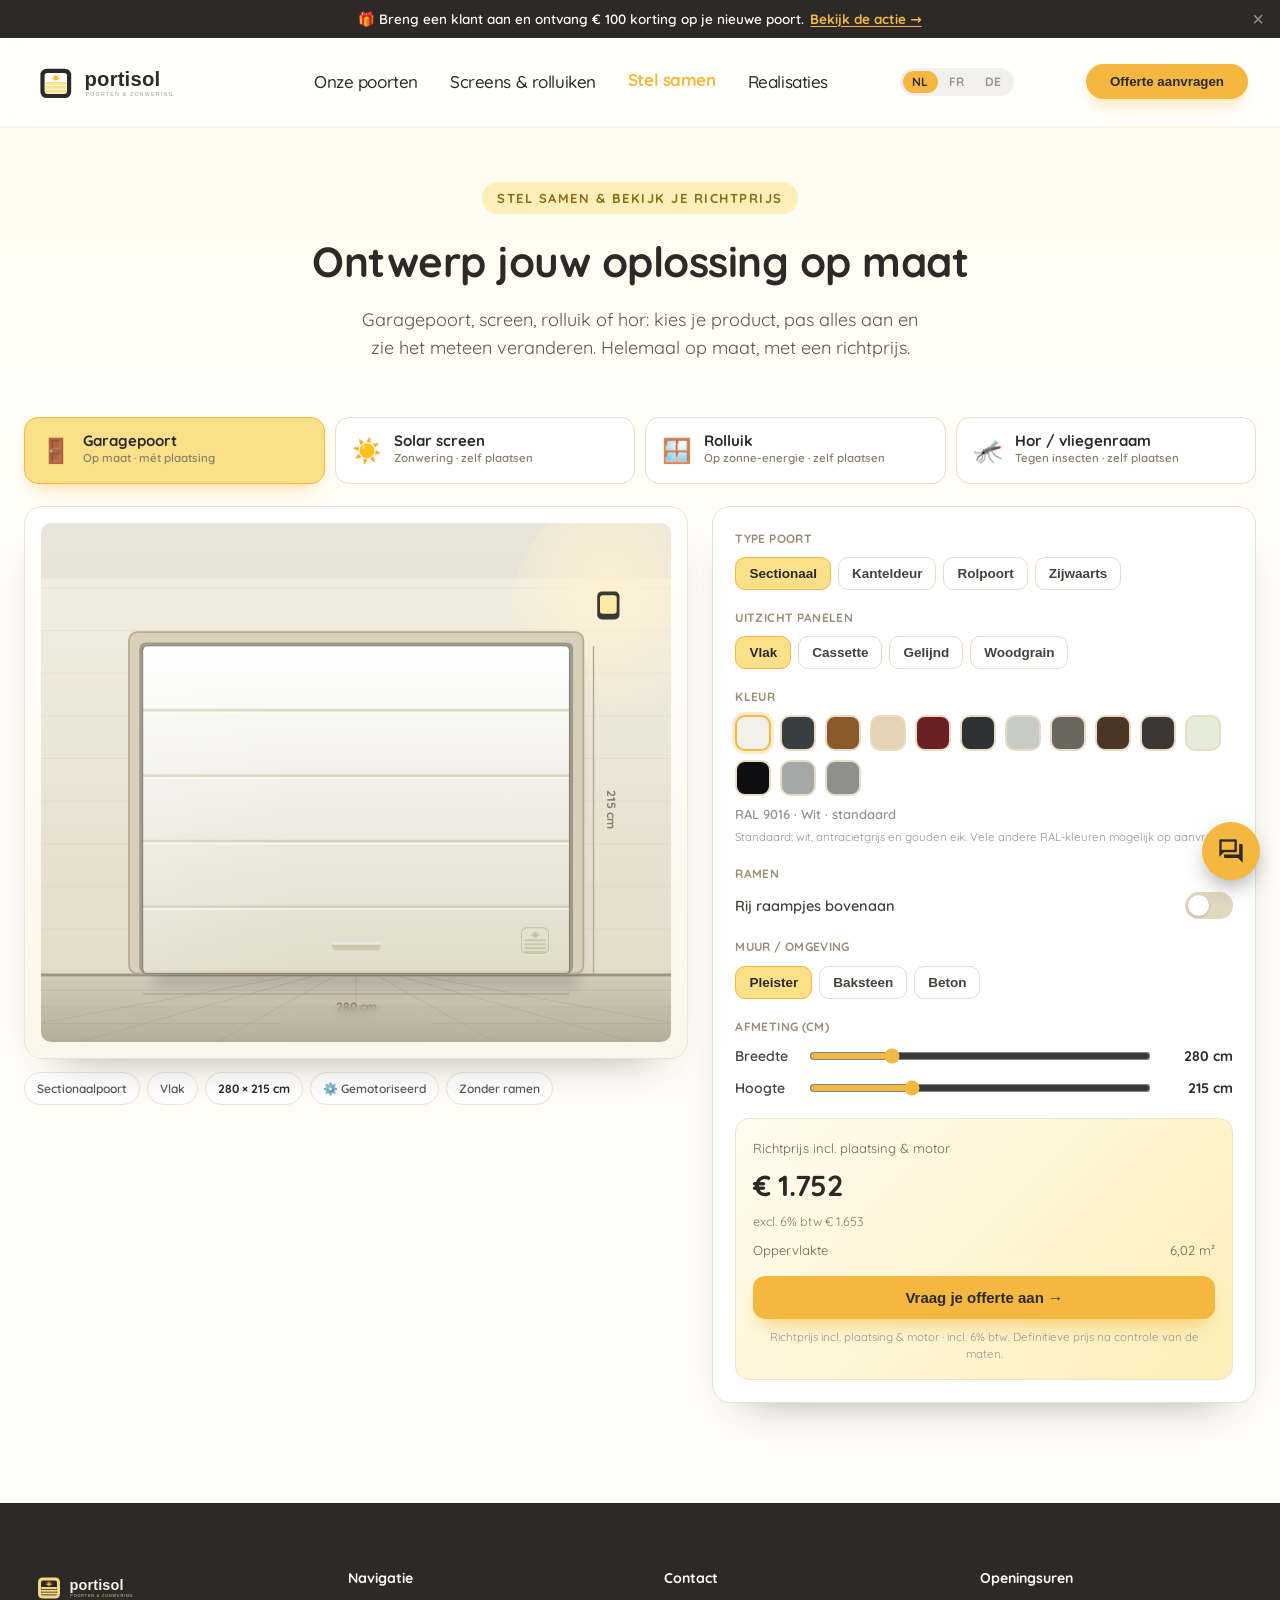
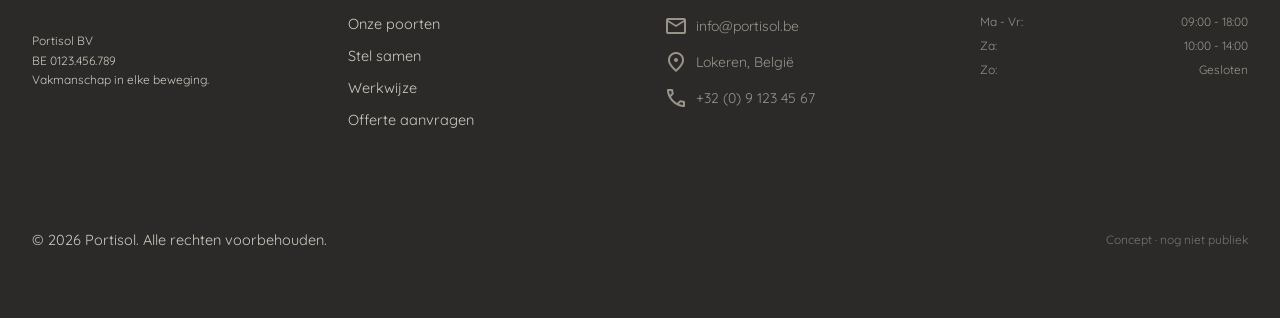
==== configurator.html @ 778c4f84 "Grote update: panoramische hero + warme beeldset, type-detailpagina's, realistische configurator (RA" ====
<!doctype html>
<html lang="nl"><head>
<meta charset="utf-8">
<meta name="viewport" content="width=device-width, initial-scale=1">
<title>Stel samen — Portisol</title>
<meta name="robots" content="noindex,nofollow">
<link rel="preconnect" href="https://fonts.googleapis.com">
<link href="https://fonts.googleapis.com/css2?family=Quicksand:wght@400;500;600;700&display=swap" rel="stylesheet">
<link rel="stylesheet" href="styles.css">
<link rel="stylesheet" href="assets/tw.css">
<link href="https://fonts.googleapis.com/css2?family=Material+Symbols+Outlined:wght,FILL@100..700,0..1&display=swap" rel="stylesheet"/>

<style>
  .material-symbols-outlined{font-variation-settings:'FILL' 0,'wght' 400,'GRAD' 0,'opsz' 24;vertical-align:middle}
  /* ---- configurator (namespaced) ---- */
  .cfg{--cz:#FBE08A;--cb:#FDEFB8;--ca:#F4B740;--cant:#2B2A28;--cg:#9A938A}
  .cfg-cats{display:flex;gap:10px;flex-wrap:wrap;margin-bottom:22px}
  .cfg-cat{flex:1;min-width:150px;display:flex;align-items:center;gap:12px;border:1.5px solid #e7ddc6;
           background:#fff;border-radius:14px;padding:13px 16px;cursor:pointer;transition:all .12s}
  .cfg-cat:hover{border-color:var(--ca)}
  .cfg-cat.on{background:var(--cz);border-color:var(--ca);box-shadow:0 10px 20px -12px rgba(244,183,64,.8)}
  .cfg-cat .em{font-size:24px}
  .cfg-cat .tt{font-weight:700;font-size:15px;color:var(--cant);line-height:1.1}
  .cfg-cat .ds{font-size:11.5px;color:#8a7f64;font-weight:600}
  .cfg-grid{display:grid;grid-template-columns:1.1fr .9fr;gap:24px;align-items:start}
  @media(max-width:820px){.cfg-grid{grid-template-columns:1fr}}
  .cfg-stage{background:linear-gradient(180deg,#fff,#fbf6ea);border:1px solid #ece4d0;border-radius:18px;
             padding:16px;box-shadow:0 22px 46px -34px rgba(43,42,40,.6)}
  .cfg-stage svg{width:100%;height:auto;display:block;border-radius:10px}
  .cfg-badges{display:flex;gap:7px;flex-wrap:wrap;margin-top:13px}
  .cfg-badge{background:#fff;border:1px solid #ece4d0;border-radius:999px;padding:6px 12px;font-size:12px;font-weight:600;color:#5c574f}
  .cfg-badge b{color:var(--cant)}
  .cfg-panel{background:#fff;border:1px solid #e9e1cf;border-radius:18px;padding:22px;box-shadow:0 22px 46px -34px rgba(43,42,40,.6)}
  .cfg-field{margin-bottom:18px}
  .cfg-lab{font-size:12px;font-weight:700;letter-spacing:.03em;text-transform:uppercase;color:#9a8f76;margin-bottom:9px}
  .cfg-opts{display:flex;gap:7px;flex-wrap:wrap}
  .cfg-opt{border:1.5px solid #e7ddc6;background:#fff;border-radius:10px;padding:8px 13px;font-size:13.5px;font-weight:600;cursor:pointer;transition:all .12s;color:#46423b}
  .cfg-opt:hover{border-color:var(--ca)}
  .cfg-opt.on{background:var(--cz);border-color:var(--ca);color:var(--cant)}
  .cfg-swatch{display:flex;gap:9px;align-items:center}
  .cfg-sw{width:36px;height:36px;border-radius:10px;border:2px solid #e7ddc6;cursor:pointer;position:relative}
  .cfg-sw.on{border-color:var(--ca);box-shadow:0 0 0 3px rgba(244,183,64,.25)}
  .cfg-sw input{position:absolute;inset:0;opacity:0;cursor:pointer}
  .cfg-row{display:flex;align-items:center;justify-content:space-between;gap:12px}
  .cfg-row input[type=range]{width:100%;accent-color:var(--ca)}
  .cfg-val{font-weight:700;font-size:14px;min-width:70px;text-align:right;color:var(--cant)}
  .cfg-switch{position:relative;width:48px;height:27px;flex:0 0 auto}
  .cfg-switch input{opacity:0;width:0;height:0}
  .cfg-slider{position:absolute;inset:0;background:#e2d8c0;border-radius:999px;transition:.15s;cursor:pointer}
  .cfg-slider:before{content:"";position:absolute;height:21px;width:21px;left:3px;top:3px;background:#fff;border-radius:50%;transition:.15s;box-shadow:0 1px 3px rgba(0,0,0,.2)}
  .cfg-switch input:checked + .cfg-slider{background:var(--ca)}
  .cfg-switch input:checked + .cfg-slider:before{transform:translateX(21px)}
  .cfg-price{background:linear-gradient(135deg,#FFFBEF,#FDEFB8);border:1px solid #f0e4c2;border-radius:14px;padding:17px}
  .cfg-pl{display:flex;justify-content:space-between;font-size:13px;color:#6b6356;padding:2px 0}
  .cfg-big{font-size:29px;font-weight:800;letter-spacing:-.02em;margin:2px 0;color:var(--cant)}
  .cfg-excl{font-size:12.5px;color:#8a7f68}
  .cfg-cta{display:block;width:100%;text-align:center;background:var(--ca);color:var(--cant);font-weight:700;font-size:15px;text-decoration:none;padding:13px;border-radius:12px;margin-top:13px;border:0;cursor:pointer;box-shadow:0 12px 22px -10px rgba(244,183,64,.85)}
  .cfg-note{font-size:11.5px;color:var(--cg);text-align:center;margin-top:9px;line-height:1.5}
  .cfg-sum{background:var(--cb);border-radius:10px;padding:11px 14px;font-size:14px;font-weight:600;color:#7a5f12;margin-bottom:16px}
  .cfg-openbtn{position:absolute;left:50%;bottom:16px;transform:translateX(-50%);display:inline-flex;align-items:center;gap:7px;
               background:rgba(43,42,40,.82);color:#fff;border:0;border-radius:999px;padding:9px 16px;font:600 13.5px Quicksand,sans-serif;
               cursor:pointer;backdrop-filter:blur(4px);box-shadow:0 8px 18px -8px rgba(0,0,0,.6);transition:background .15s,transform .1s}
  .cfg-openbtn:hover{background:rgba(43,42,40,.95)}
  .cfg-openbtn:active{transform:translateX(-50%) scale(.96)}
  .cfg-openbtn .material-symbols-outlined{font-size:19px}
  [hidden]{display:none!important}
</style>
</head><body>

<nav class="bg-white/70 backdrop-blur-md sticky top-0 z-50 w-full shadow-sm border-b border-warmgrijs/10">
<div class="flex justify-between items-center px-8 py-4 max-w-7xl mx-auto">
<a class="flex items-center gap-2 group" href="index.html">
<img alt="Portisol Logo" class="h-14 w-auto" src="assets/logo/portisol-horizontaal.svg"/>
</a>
<div class="hidden md:flex gap-8 items-center font-headline tracking-tight font-medium">
<a class="text-antraciet hover:text-amber transition-colors" href="index.html#types">Onze poorten</a>
<a class="text-antraciet hover:text-amber transition-colors" href="index.html#diy">Screens &amp; rolluiken</a>
<a class="text-amber font-bold border-b-2 border-amber pb-1" href="configurator.html">Stel samen</a>
<a class="text-antraciet hover:text-amber transition-colors" href="realisaties.html">Realisaties</a>
</div>
<button class="bg-amber hover:bg-amber/90 text-antraciet font-bold px-6 py-2.5 rounded-full shadow-amber-glow transition-all active:scale-95 border-0 cursor-pointer" onclick="location.href='offerte.html'">Offerte aanvragen</button>
</div>
</nav>

<div class="page-hero">
  <span class="eyebrow">Stel samen &amp; bekijk je richtprijs</span>
  <h1>Ontwerp jouw oplossing op maat</h1>
  <p>Garagepoort, screen, rolluik of hor: kies je product, pas alles aan en zie het meteen veranderen. Helemaal op maat, met een richtprijs.</p>
</div>

<section style="padding-top:18px">
  <div class="container">
    <div class="cfg">

      <!-- PRODUCTKEUZE -->
      <div class="cfg-cats" id="cats">
        <div class="cfg-cat on" data-v="poort"><span class="em">🚪</span><div><div class="tt">Garagepoort</div><div class="ds">Op maat · mét plaatsing</div></div></div>
        <div class="cfg-cat" data-v="screen"><span class="em">☀️</span><div><div class="tt">Solar screen</div><div class="ds">Zonwering · zelf plaatsen</div></div></div>
        <div class="cfg-cat" data-v="rolluik"><span class="em">🪟</span><div><div class="tt">Rolluik</div><div class="ds">Op zonne-energie · zelf plaatsen</div></div></div>
        <div class="cfg-cat" data-v="hor"><span class="em">🦟</span><div><div class="tt">Hor / vliegenraam</div><div class="ds">Tegen insecten · zelf plaatsen</div></div></div>
      </div>

      <div class="cfg-grid">
        <!-- PREVIEW -->
        <div>
          <div class="cfg-stage" style="position:relative"><svg id="cfgArt" viewBox="0 0 680 560" aria-label="Voorbeeld"></svg>
            <button type="button" class="cfg-openbtn" id="openBtn"><span class="material-symbols-outlined" id="openIcon">door_open</span><span id="openTxt">Open de poort</span></button>
          </div>
          <div class="cfg-badges" id="cfgBadges"></div>
        </div>

        <!-- CONTROLS -->
        <div class="cfg-panel">
          <div class="cfg-field" data-for="poort">
            <div class="cfg-lab">Type poort</div>
            <div class="cfg-opts" id="optType">
              <button type="button" class="cfg-opt on" data-v="sectionaal">Sectionaal</button>
              <button type="button" class="cfg-opt" data-v="kantel">Kanteldeur</button>
              <button type="button" class="cfg-opt" data-v="rol">Rolpoort</button>
              <button type="button" class="cfg-opt" data-v="zij">Zijwaarts</button>
            </div>
          </div>

          <div class="cfg-field" data-for="poort">
            <div class="cfg-lab">Uitzicht panelen</div>
            <div class="cfg-opts" id="optLook">
              <button type="button" class="cfg-opt on" data-v="vlak">Vlak</button>
              <button type="button" class="cfg-opt" data-v="cassette">Cassette</button>
              <button type="button" class="cfg-opt" data-v="gelijnd">Gelijnd</button>
              <button type="button" class="cfg-opt" data-v="hout">Woodgrain</button>
            </div>
          </div>

          <div class="cfg-field" data-for="hor">
            <div class="cfg-lab">Type hor</div>
            <div class="cfg-opts" id="optHor">
              <button type="button" class="cfg-opt on" data-v="vast">Vaste hor</button>
              <button type="button" class="cfg-opt" data-v="plisse">Plissé</button>
              <button type="button" class="cfg-opt" data-v="oprol">Oprolbaar</button>
              <button type="button" class="cfg-opt" data-v="draai">Draaideur</button>
              <button type="button" class="cfg-opt" data-v="schuif">Schuifdeur</button>
            </div>
          </div>

          <div class="cfg-field">
            <div class="cfg-lab" id="kleurLab">Kleur</div>
            <div class="cfg-swatch" id="optKleur" style="flex-wrap:wrap"></div>
            <div id="kleurNaam" style="font-size:13px;font-weight:600;color:#9A938A;margin-top:8px"></div>
            <div style="font-size:11.5px;color:#9A938A;margin-top:3px">Standaard: wit, antracietgrijs en gouden eik. Vele andere RAL-kleuren mogelijk op aanvraag.</div>
          </div>

          <div class="cfg-field" data-for="poort">
            <div class="cfg-lab">Ramen</div>
            <div class="cfg-row"><span style="font-size:14.5px;font-weight:600;color:#46423b">Rij raampjes bovenaan</span>
              <label class="cfg-switch"><input type="checkbox" id="optRamen"><span class="cfg-slider"></span></label></div>
          </div>

          <div class="cfg-field" data-for="poort">
            <div class="cfg-lab">Muur / omgeving</div>
            <div class="cfg-opts" id="optMuur">
              <button type="button" class="cfg-opt on" data-v="pleister">Pleister</button>
              <button type="button" class="cfg-opt" data-v="baksteen">Baksteen</button>
              <button type="button" class="cfg-opt" data-v="beton">Beton</button>
            </div>
          </div>

          <div class="cfg-field">
            <div class="cfg-lab">Afmeting (cm)</div>
            <div class="cfg-row" style="margin-bottom:10px"><span style="font-size:14px;font-weight:600;color:#46423b;min-width:62px">Breedte</span>
              <input type="range" id="br"><span class="cfg-val" id="brv"></span></div>
            <div class="cfg-row"><span style="font-size:14px;font-weight:600;color:#46423b;min-width:62px">Hoogte</span>
              <input type="range" id="ho"><span class="cfg-val" id="hov"></span></div>
          </div>

          <div class="cfg-price">
            <div class="cfg-pl"><span id="prLabel">Richtprijs</span></div>
            <div class="cfg-big" id="incl">€ —</div>
            <div class="cfg-excl" id="excl">excl. btw € —</div>
            <div class="cfg-pl" style="margin-top:7px"><span>Oppervlakte</span><span id="m2">— m²</span></div>
            <button type="button" class="cfg-cta" id="cta">Vraag je offerte aan →</button>
            <div class="cfg-note" id="prNote"></div>
          </div>
        </div>
      </div>

      <!-- Aanvraag verloopt via offerte.html (één trechter): de CTA neemt de samenstelling mee. -->

    </div>
  </div>
</section>

<footer class="bg-antraciet text-warmgrijs py-16 px-8">
<div class="grid grid-cols-1 md:grid-cols-4 gap-12 max-w-7xl mx-auto">
<div>
<img alt="Portisol Logo" class="h-10 w-auto mb-6 opacity-95" src="assets/logo/portisol-horizontaal-dark.svg"/>
<p class="text-xs leading-relaxed mb-4">Portisol BV<br/>BE 0123.456.789<br/>Vakmanschap in elke beweging.</p>
</div>
<div>
<h5 class="text-creme font-bold mb-6">Navigatie</h5>
<ul class="space-y-3 text-sm list-none p-0 m-0">
<li><a class="hover:text-creme transition-colors" href="index.html#types">Onze poorten</a></li>
<li><a class="hover:text-creme transition-colors" href="configurator.html">Stel samen</a></li>
<li><a class="hover:text-creme transition-colors" href="index.html#proces">Werkwijze</a></li>
<li><a class="hover:text-creme transition-colors" href="offerte.html">Offerte aanvragen</a></li>
</ul>
</div>
<div>
<h5 class="text-creme font-bold mb-6">Contact</h5>
<ul class="space-y-3 text-sm list-none p-0 m-0">
<li class="flex items-center gap-2"><span class="material-symbols-outlined text-sm">mail</span> info@portisol.be</li>
<li class="flex items-center gap-2"><span class="material-symbols-outlined text-sm">location_on</span> Lokeren, Belgi&euml;</li>
<li class="flex items-center gap-2"><span class="material-symbols-outlined text-sm">call</span> +32 (0) 9 123 45 67</li>
</ul>
</div>
<div>
<h5 class="text-creme font-bold mb-6">Openingsuren</h5>
<ul class="space-y-2 text-xs list-none p-0 m-0">
<li class="flex justify-between"><span>Ma - Vr:</span> <span>09:00 - 18:00</span></li>
<li class="flex justify-between"><span>Za:</span> <span>10:00 - 14:00</span></li>
<li class="flex justify-between"><span>Zo:</span> <span>Gesloten</span></li>
</ul>
</div>
</div>
<div class="max-w-7xl mx-auto mt-16 pt-8 border-t border-white/10 flex flex-col md:flex-row justify-between items-center gap-4 text-xs">
<p>&copy; 2026 Portisol. Alle rechten voorbehouden.</p>
<div class="flex gap-6"><span class="opacity-70">Concept &middot; nog niet publiek</span></div>
</div>
</footer>

<script>
(function(){
  const CAT = {
    poort:   {label:'Garagepoort', br:[200,600,280], ho:[180,300,215], btw:.06, plaats:true,
              note:'Richtprijs incl. plaatsing &amp; motor · incl. 6% btw. Definitieve prijs na controle van de maten.'},
    screen:  {label:'Solar screen', br:[60,450,200], ho:[60,350,180], btw:.21, plaats:false,
              note:'Richtprijs · zip-screen op zonne-energie · zelf plaatsen · incl. 21% btw.'},
    rolluik: {label:'Rolluik', br:[60,450,160], ho:[60,350,150], btw:.21, plaats:false,
              note:'Richtprijs · op zonne-energie · zelf plaatsen · incl. 21% btw.'},
    hor:     {label:'Hor / vliegenraam', br:[40,300,100], ho:[40,260,140], btw:.21, plaats:false,
              note:'Richtprijs · zelf plaatsen · incl. 21% btw.'}
  };
  const NL = { sectionaal:'Sectionaalpoort', kantel:'Kanteldeur', rol:'Rolpoort', zij:'Zijwaartse poort',
               vlak:'Vlak', cassette:'Cassette', gelijnd:'Gelijnd', hout:'Woodgrain',
               vast:'Vaste hor', plisse:'Plissé hor', oprol:'Oprolbare hor', draai:'Hordeur (draai)', schuif:'Hordeur (schuif)' };
  const BASIS = { sectionaal:1500, kantel:1150, rol:1750, zij:1650 };
  const HORM2 = { vast:70, plisse:130, oprol:150, draai:200, schuif:230 };
  /* max-afmetingen per poorttype [breedte, hoogte] in cm, uit de Soprofen-catalogus */
  const POORTDIM = { sectionaal:[550,300], kantel:[350,225], rol:[400,400], zij:[600,300] };

  const S = { cat:'poort', type:'sectionaal', look:'vlak', hor:'vast', kleur:'9016', ramen:false, br:280, ho:215, open:0, muur:'pleister' };
  /* Kleuren uit de Soprofen-catalogus: standaardtinten + voorkeur-RAL (std = geen meerprijs) */
  const RAL = [
    {code:'9016', naam:'Wit', hex:'#F1F0EA', std:true},
    {code:'7016', naam:'Antracietgrijs', hex:'#383E42', std:true},
    {code:'eik', naam:'Gouden eik', hex:'#8A5A2B', std:true, decor:true},
    {code:'1015', naam:'Licht ivoor', hex:'#E6D2B5'},
    {code:'3004', naam:'Purperrood', hex:'#6B1F23'},
    {code:'7021', naam:'Zwartgrijs', hex:'#2E3234'},
    {code:'7035', naam:'Lichtgrijs', hex:'#C8CAC6'},
    {code:'7039', naam:'Kwartsgrijs', hex:'#6B665E'},
    {code:'8014', naam:'Sepiabruin', hex:'#4A3526'},
    {code:'8019', naam:'Grijsbruin', hex:'#3D3635'},
    {code:'9002', naam:'Grijswit', hex:'#E7EBDA'},
    {code:'9005', naam:'Gitzwart', hex:'#0E0E10'},
    {code:'9006', naam:'Witaluminium', hex:'#A5A8A6'},
    {code:'9007', naam:'Grijs aluminium', hex:'#8F8F8C'}
  ];
  const RALMAP = Object.fromEntries(RAL.map(r=>[r.code,r]));
  const $ = id => document.getElementById(id);

  function fill(){ return (RALMAP[S.kleur]||RAL[0]).hex; }
  function shade(hex,p){ const n=parseInt(hex.slice(1),16);let r=n>>16,g=(n>>8)&255,b=n&255;
    const f=p<0?(1+p):1,a=p>0?p:0; r=Math.round(r*f+(255-r)*a);g=Math.round(g*f+(255-g)*a);b=Math.round(b*f+(255-b)*a);
    return '#'+(1<<24|r<<16|g<<8|b).toString(16).slice(1); }
  /* HSL-shading: past lichtheid aan maar bewaart kleurtoon + verzadiging (donkere RAL blijft helder) */
  const clamp=(v,a,b)=>Math.min(b,Math.max(a,v));
  function toHSL(hex){ const n=parseInt(hex.slice(1),16); let r=(n>>16&255)/255,g=(n>>8&255)/255,b=(n&255)/255;
    const mx=Math.max(r,g,b),mn=Math.min(r,g,b),d=mx-mn; let h=0,s=0,l=(mx+mn)/2;
    if(d){ s=l>.5?d/(2-mx-mn):d/(mx+mn);
      h=mx===r?(g-b)/d+(g<b?6:0):mx===g?(b-r)/d+2:(r-g)/d+4; h/=6; }
    return [h,s,l]; }
  function fromHSL(h,s,l){ const f=n=>{ const k=(n+h*12)%12; return l-s*Math.min(l,1-l)*Math.max(-1,Math.min(k-3,9-k,1)); };
    const x=n=>Math.round(f(n)*255); return '#'+(1<<24|x(0)<<16|x(8)<<8|x(4)).toString(16).slice(1); }
  /* lum(c,dl): verschuif lichtheid met dl in [-1,1]; donkere kleuren krijgen iets extra verzadiging in de schaduw */
  function lum(hex,dl){ const [h,s,l]=toHSL(hex); return fromHSL(h, clamp(s+(dl<0?.05:0),0,1), clamp(l+dl,0,1)); }
  /* tone(c): kleurtonen + sheen-sterkte; bij verzadigde RAL wordt de witte glans zwakker zodat de kleur fel blijft */
  function tone(c){ const [,s]=toHSL(c); return {
    top:lum(c, .12*(1-s*.55)), bot:lum(c,-.10), edge:lum(c,-.20), hi:lum(c,.16*(1-s*.45)),
    sheenK:clamp(.85-s*.75,.12,.85) }; }

  /* ---------- tekeningen ---------- */
  /* === MUUR/OMGEVING === alle wandvarianten zitten in deze ene functie; nieuwe toevoegen = hier een tak bijzetten */
  function wallPoort(){ const floor=486, m=S.muur||'pleister';
    let s=`<defs>
      <linearGradient id="gWall" x1="0" y1="0" x2="0" y2="1"><stop offset="0" stop-color="#f4efe4"/><stop offset="1" stop-color="#e3dccb"/></linearGradient>
      <linearGradient id="gDrive" x1="0" y1="0" x2="0" y2="1"><stop offset="0" stop-color="#d3ccbc"/><stop offset="1" stop-color="#b6ae9c"/></linearGradient>
      <linearGradient id="gBrick" x1="0" y1="0" x2="0" y2="1"><stop offset="0" stop-color="#c2855e"/><stop offset="1" stop-color="#a5623c"/></linearGradient>
      <linearGradient id="gBeton" x1="0" y1="0" x2="0" y2="1"><stop offset="0" stop-color="#dad8d2"/><stop offset="1" stop-color="#bbb8b0"/></linearGradient>
      <radialGradient id="gLamp" cx="0.5" cy="0.4" r="0.6"><stop offset="0" stop-color="#fff3cf" stop-opacity=".85"/><stop offset="1" stop-color="#fff3cf" stop-opacity="0"/></radialGradient>
    </defs>`;
    if(m==='baksteen'){ s+=`<rect x="0" y="0" width="680" height="${floor}" fill="#cdb49f"/>`; // voegmortel
      const bw=46,bh=18,gap=3; let row=0;
      for(let y=0;y<floor;y+=bh+gap){ const off=(row%2)?-(bw/2):0;
        for(let x=off;x<680;x+=bw+gap){ s+=`<rect x="${x}" y="${y}" width="${bw}" height="${bh}" rx="2" fill="url(#gBrick)"/><rect x="${x}" y="${y}" width="${bw}" height="3" fill="#fff" opacity=".06"/><rect x="${x}" y="${y+bh-3}" width="${bw}" height="3" fill="#000" opacity=".08"/>`; } row++; }
    } else if(m==='beton'){ s+=`<rect x="0" y="0" width="680" height="${floor}" fill="url(#gBeton)"/>`;
      for(let x=130;x<680;x+=170) s+=`<line x1="${x}" y1="0" x2="${x}" y2="${floor}" stroke="#a8a59d" stroke-width="1" opacity=".4"/>`; // bekistingsnaden
      for(let y=150;y<floor;y+=150){ s+=`<line x1="0" y1="${y}" x2="680" y2="${y}" stroke="#a8a59d" stroke-width="1" opacity=".35"/>`;
        for(let x=130;x<680;x+=170) s+=`<circle cx="${x}" cy="${y}" r="2" fill="#8f8c84" opacity=".5"/>`; } // ankergaten
    } else { s+=`<rect x="0" y="0" width="680" height="${floor}" fill="url(#gWall)"/>`;
      for(let y=70;y<floor;y+=46) s+=`<line x1="0" y1="${y}" x2="680" y2="${y}" stroke="#cdc4af" stroke-width="1" opacity=".25"/>`; }
    // gedeeld: plafondschaduw + wandlamp + oprit met perspectief
    s+=`<rect x="0" y="0" width="680" height="60" fill="#2b2a28" opacity=".05"/>`;
    s+=`<ellipse cx="612" cy="96" rx="105" ry="120" fill="url(#gLamp)"/>`;
    s+=`<rect x="600" y="74" width="24" height="30" rx="5" fill="#3a3833"/><rect x="603" y="78" width="18" height="20" rx="3" fill="#ffe9a8"/>`;
    s+=`<rect x="0" y="${floor}" width="680" height="${560-floor}" fill="url(#gDrive)"/>`;
    s+=`<rect x="0" y="${floor}" width="680" height="3" fill="#9c947f"/>`;
    const vpx=340; for(let i=-3;i<=3;i++){ const fx=340+i*150; s+=`<line x1="${fx}" y1="560" x2="${vpx+i*22}" y2="${floor+2}" stroke="#a59c86" stroke-width="1" opacity=".4"/>`; }
    for(let y=floor+18;y<560;y+=18) s+=`<line x1="0" y1="${y}" x2="680" y2="${y}" stroke="#a59c86" stroke-width="1" opacity=".3"/>`;
    return s; }
  function wallWin(){ let s=`<defs>
      <linearGradient id="gWin" x1="0" y1="0" x2="0" y2="1"><stop offset="0" stop-color="#f3eee2"/><stop offset="1" stop-color="#e6dfce"/></linearGradient>
      <linearGradient id="gSky" x1="0" y1="0" x2="0.2" y2="1"><stop offset="0" stop-color="#bcd8ea"/><stop offset=".54" stop-color="#dceaf1"/><stop offset=".54" stop-color="#cfe7d6"/><stop offset="1" stop-color="#bcd9bf"/></linearGradient>
    </defs><rect x="0" y="0" width="680" height="560" fill="url(#gWin)"/>`;
    for(let y=60;y<560;y+=48) s+=`<line x1="0" y1="${y}" x2="680" y2="${y}" stroke="#cdc4af" stroke-width="1" opacity=".16"/>`;
    return s; }
  /* raam met glas + uitzicht erachter; producten hangen hiervoor */
  function glassWindow(b){ const o=10; let s='';
    s+=`<rect x="${b.left-o}" y="${b.top-o}" width="${b.dw+o*2}" height="${b.dh+o*2}" rx="6" fill="#cfc6b0"/>`;
    s+=`<rect x="${b.left-3}" y="${b.top-3}" width="${b.dw+6}" height="${b.dh+6}" rx="5" fill="#1f1e1c" opacity=".22"/>`;
    s+=`<rect x="${b.left}" y="${b.top}" width="${b.dw}" height="${b.dh}" fill="url(#gSky)"/>`;
    s+=`<path d="M${b.left} ${b.top+b.dh*.22} L${b.left+b.dw*.5} ${b.top} L${b.left+b.dw*.72} ${b.top} L${b.left} ${b.top+b.dh*.6} Z" fill="#fff" opacity=".16"/>`;
    s+=`<rect x="${b.cx-2}" y="${b.top}" width="4" height="${b.dh}" fill="#fff" opacity=".45"/><rect x="${b.left}" y="${b.cy-2}" width="${b.dw}" height="4" fill="#fff" opacity=".45"/>`;
    s+=`<rect x="${b.left}" y="${b.top}" width="${b.dw}" height="${b.dh}" rx="2" fill="none" stroke="#e9e4d7" stroke-width="5"/>`;
    s+=`<rect x="${b.left-o-4}" y="${b.bottom+o}" width="${b.dw+o*2+8}" height="9" rx="3" fill="#d8d0bb"/>`;
    return s; }

  function texture(x,y,w,h,c){ const edge=lum(c,-.16),hi=lum(c,.14),gr=lum(c,-.08); let t='';
    if(S.look==='cassette'){ const px=Math.max(6,Math.round(w*.12)),py=Math.max(8,Math.round(h*.18)),iw=w-px*2,ih=h-py*2;
      // verzonken paneel met afgeschuinde rand: licht linksboven, donker rechtsonder
      t+=`<rect x="${x+px}" y="${y+py}" width="${iw}" height="${ih}" rx="4" fill="${lum(c,-.04)}"/>`;
      t+=`<path d="M${x+px} ${y+py+ih} V${y+py} H${x+px+iw}" fill="none" stroke="${hi}" stroke-width="2" opacity=".75"/>`;
      t+=`<path d="M${x+px} ${y+py+ih} H${x+px+iw} V${y+py}" fill="none" stroke="${edge}" stroke-width="2" opacity=".65"/>`;
    } else if(S.look==='gelijnd'){ for(let gx=x+12;gx<x+w-8;gx+=16) t+=`<line x1="${gx}" y1="${y+3}" x2="${gx}" y2="${y+h-3}" stroke="${edge}" stroke-width="1.1" opacity=".4"/><line x1="${gx+1.4}" y1="${y+3}" x2="${gx+1.4}" y2="${y+h-3}" stroke="${hi}" stroke-width="1" opacity=".4"/>`;
    } else if(S.look==='hout'){ for(let gy=y+5;gy<y+h-3;gy+=5){ const wob=Math.sin((gy+x)*.05)*2.2; t+=`<path d="M${x+3} ${gy} q ${(w-6)/2} ${wob} ${w-6} 0" fill="none" stroke="${gr}" stroke-width="1" opacity=".3"/>`; } }
    return t; }

  function drawPoort(){ const c=fill(),t=tone(c);
    const top0=t.top,bot0=t.bot,edge=t.edge,hi=t.hi;
    const ratio=S.br/S.ho; let dh=360,dw=dh*ratio; if(dw>460){dw=460;dh=dw/ratio;} if(dh>372){dh=372;dw=dh*ratio;}
    const cx=340,floor=486,top=floor-dh,left=cx-dw/2,right=cx+dw/2,r=5;
    let s=wallPoort();
    s+=`<defs>
      <linearGradient id="gDoor" x1="0" y1="0" x2="0" y2="1"><stop offset="0" stop-color="${top0}"/><stop offset="1" stop-color="${bot0}"/></linearGradient>
      <linearGradient id="gSheen" x1="0" y1="0" x2="1" y2="0"><stop offset="0" stop-color="#fff" stop-opacity=".20"/><stop offset=".38" stop-color="#fff" stop-opacity="0"/></linearGradient>
      <linearGradient id="gGlass" x1="0" y1="0" x2="1" y2="1"><stop offset="0" stop-color="#e0eef4"/><stop offset=".5" stop-color="#c2d8e2"/><stop offset="1" stop-color="#a8c1cf"/></linearGradient>
      <linearGradient id="gInt" x1="0" y1="0" x2="0" y2="1"><stop offset="0" stop-color="#16140f"/><stop offset="1" stop-color="#2d2a24"/></linearGradient>
      <filter id="fSoft" x="-25%" y="-25%" width="150%" height="150%"><feGaussianBlur stdDeviation="7"/></filter>
    </defs>`;
    // slagschaduw van de poort (licht linksboven -> schaduw naar rechtsonder)
    s+=`<rect x="${left+11}" y="${top+15}" width="${dw}" height="${dh}" rx="${r}" fill="#2b2a28" opacity=".17" filter="url(#fSoft)"/>`;
    // verzonken opening: buitenkader + dagkantschaduw rondom het blad
    const fr=15;
    s+=`<rect x="${left-fr}" y="${top-fr}" width="${dw+fr*2}" height="${dh+fr}" rx="9" fill="#d8d0bb"/>`;
    s+=`<rect x="${left-fr}" y="${top-fr}" width="${dw+fr*2}" height="${dh+fr}" rx="9" fill="none" stroke="#b6ac93" stroke-width="2"/>`;
    s+=`<rect x="${left-4}" y="${top-4}" width="${dw+8}" height="${dh+4}" rx="7" fill="#1f1e1c" opacity=".30"/>`;
    // embossed logo (werkt op elke poortkleur): rechteronderhoek = (bx,by)
    function markBadge(bx,by,sz){ const k=sz/120,ox=bx-sz,oy=by-sz,dark=lum(c,-.26),light=lum(c,.18);
      let g=`<g transform="translate(${ox} ${oy}) scale(${k})" opacity=".88">`;
      g+=`<g transform="translate(1.3 1.5)" fill="none" stroke="${light}" stroke-width="3" opacity=".5"><rect x="22" y="28" width="76" height="72" rx="14"/></g>`;
      g+=`<rect x="22" y="28" width="76" height="72" rx="14" fill="none" stroke="${dark}" stroke-width="3"/>`;
      for(const y of [60,71,82,93]) g+=`<rect x="30" y="${y}" width="60" height="6" rx="3" fill="${dark}" opacity=".75"/>`;
      g+=`<circle cx="60" cy="49" r="7" fill="${dark}"/><g stroke="${dark}" stroke-width="2.6" stroke-linecap="round"><line x1="60" y1="41" x2="60" y2="37.5"/><line x1="54.3" y1="43.3" x2="52.2" y2="41.2"/><line x1="65.7" y1="43.3" x2="67.8" y2="41.2"/><line x1="51.5" y1="49" x2="48.5" y2="49"/><line x1="68.5" y1="49" x2="71.5" y2="49"/></g></g>`;
      return g; }
    // poortblad + garage-interieur erachter (zichtbaar bij openen)
    const openPx=(S.open||0)*dh;
    s+=`<clipPath id="dr"><rect x="${left}" y="${top}" width="${dw}" height="${dh}" rx="${r}"/></clipPath><g clip-path="url(#dr)">`;
    s+=`<rect x="${left}" y="${top}" width="${dw}" height="${dh}" fill="url(#gInt)"/>`;
    if(openPx>4) s+=`<rect x="${left}" y="${top+dh-openPx-2}" width="${dw}" height="7" fill="#000" opacity=".28"/>`;
    s+=`<g transform="translate(0 ${-openPx})">`;
    s+=`<rect x="${left}" y="${top}" width="${dw}" height="${dh}" fill="url(#gDoor)"/>`;
    if(S.type==='rol'){ for(let y=top+5;y<top+dh;y+=10){ s+=`<rect x="${left}" y="${y}" width="${dw}" height="9" fill="none" stroke="${edge}" stroke-width=".8" opacity=".55"/><rect x="${left}" y="${y}" width="${dw}" height="2.5" fill="${hi}" opacity=".5"/>`; }
    } else if(S.type==='zij'){ const n=Math.max(4,Math.round(dw/64)),pw=dw/n; for(let i=0;i<n;i++){const x=left+i*pw; s+=`<rect x="${x}" y="${top}" width="1.6" height="${dh}" fill="${hi}" opacity=".4"/><rect x="${x+pw-2}" y="${top}" width="2" height="${dh}" fill="${edge}" opacity=".6"/>`+texture(x,top,pw,dh,c);}
    } else if(S.type==='kantel'){ s+=texture(left,top,dw,dh,c)+`<rect x="${left+10}" y="${top+10}" width="${dw-20}" height="${dh-20}" rx="4" fill="none" stroke="${edge}" stroke-width="1.4" opacity=".5"/>`;
    } else { const n=Math.min(6,Math.max(3,Math.round(S.ho/45))),ph=dh/n; for(let i=0;i<n;i++){const y=top+i*ph; s+=`<rect x="${left}" y="${y}" width="${dw}" height="2" fill="${hi}" opacity=".55"/><rect x="${left}" y="${y+ph-3}" width="${dw}" height="3" fill="${edge}" opacity=".65"/>`+texture(left,y,dw,ph,c);} }
    if(S.ramen && S.type!=='rol'){ const wy=top+(S.type==='kantel'?24:20),wh=Math.min(36,dh*.16),n=Math.max(3,Math.round(dw/70)),gap=14,ww=(dw-gap*(n+1))/n;
      for(let i=0;i<n;i++){const x=left+gap+i*(ww+gap); s+=`<rect x="${x}" y="${wy}" width="${ww}" height="${wh}" rx="3" fill="url(#gGlass)" stroke="${edge}" stroke-width="1.6"/><path d="M${x+ww*.18} ${wy+wh} L${x+ww*.5} ${wy} L${x+ww*.68} ${wy} L${x+ww*.36} ${wy+wh} Z" fill="#fff" opacity=".22"/>`;} }
    s+=`<rect x="${left}" y="${top}" width="${dw}" height="${dh}" fill="url(#gSheen)" opacity="${t.sheenK}"/>`;
    s+=`<rect x="${left}" y="${top}" width="${dw}" height="6" fill="${hi}" opacity=".5"/>`;
    s+=markBadge(right-14, top+dh-14, 46);
    if(S.type!=='rol') s+=`<rect x="${cx-26}" y="${floor-34}" width="52" height="9" rx="4.5" fill="${edge}"/><rect x="${cx-26}" y="${floor-34}" width="52" height="3" rx="1.5" fill="${hi}" opacity=".6"/>`;
    s+=`</g></g>`;
    if(S.type==='rol') s+=`<rect x="${left-8}" y="${top-16}" width="${dw+16}" height="20" rx="6" fill="${edge}"/><rect x="${left-8}" y="${top-16}" width="${dw+16}" height="6" rx="3" fill="${hi}" opacity=".5"/>`;
    s+=`<rect x="${left}" y="${top}" width="${dw}" height="${dh}" rx="${r}" fill="none" stroke="rgba(0,0,0,.18)" stroke-width="1.2"/>`;
    return s+dims(left,right,top,floor); }

  function winBox(){ const ratio=S.br/S.ho; let dh=320,dw=dh*ratio; if(dw>380){dw=380;dh=dw/ratio;} if(dh>340){dh=340;dw=dh*ratio;}
    const cx=320,cy=288,left=cx-dw/2,top=cy-dh/2; return {dw,dh,left,top,right:left+dw,bottom:top+dh,cx,cy}; }

  function drawScreen(){ const c=fill(),t=tone(c),b=winBox(); let s=wallWin();
    s+=`<defs><linearGradient id="gFab" x1="0" y1="0" x2="0" y2="1"><stop offset="0" stop-color="${t.top}"/><stop offset="1" stop-color="${t.bot}"/></linearGradient>
      <linearGradient id="gSheen" x1="0" y1="0" x2="1" y2="0"><stop offset="0" stop-color="#fff" stop-opacity=".18"/><stop offset=".4" stop-color="#fff" stop-opacity="0"/></linearGradient></defs>`;
    s+=glassWindow(b);
    const cover=b.dh*(1-(S.open||0));
    s+=`<rect x="${b.left-8}" y="${b.top-2}" width="6" height="${b.dh+4}" rx="2" fill="${t.edge}"/><rect x="${b.right+2}" y="${b.top-2}" width="6" height="${b.dh+4}" rx="2" fill="${t.edge}"/>`; // rails
    if(cover>6){ s+=`<clipPath id="scr"><rect x="${b.left}" y="${b.top}" width="${b.dw}" height="${cover}"/></clipPath><g clip-path="url(#scr)">`;
      s+=`<rect x="${b.left}" y="${b.top}" width="${b.dw}" height="${b.dh}" fill="url(#gFab)"/>`;
      for(let x=b.left+4;x<b.right-2;x+=5) s+=`<line x1="${x}" y1="${b.top}" x2="${x}" y2="${b.bottom}" stroke="${lum(c,-.08)}" stroke-width=".6" opacity=".4"/>`; // zip-weefsel
      s+=`<rect x="${b.left}" y="${b.top}" width="${b.dw}" height="${b.dh}" fill="url(#gSheen)" opacity="${t.sheenK}"/>`;
      s+=`</g>`;
      s+=`<rect x="${b.left-2}" y="${b.top+cover-8}" width="${b.dw+4}" height="11" rx="3" fill="${t.edge}"/><rect x="${b.left-2}" y="${b.top+cover-8}" width="${b.dw+4}" height="3" rx="1.5" fill="${t.hi}" opacity=".5"/>`; // onderlat
    }
    s+=`<rect x="${b.left-12}" y="${b.top-24}" width="${b.dw+24}" height="22" rx="6" fill="${t.bot}"/><rect x="${b.left-12}" y="${b.top-24}" width="${b.dw+24}" height="6" rx="3" fill="${t.hi}" opacity=".5"/>`; // cassette
    s+=`<text x="${b.right-4}" y="${b.top-30}" font-size="22" text-anchor="end">☀️</text>`;
    return s+dims(b.left,b.right,b.top,b.bottom); }

  function drawRolluik(){ const c=fill(),t=tone(c),b=winBox(); let s=wallWin();
    s+=`<defs><linearGradient id="gSlat" x1="0" y1="0" x2="0" y2="1"><stop offset="0" stop-color="${t.hi}"/><stop offset=".5" stop-color="${c}"/><stop offset="1" stop-color="${t.bot}"/></linearGradient></defs>`;
    s+=glassWindow(b);
    const cover=b.dh*(1-(S.open||0));
    s+=`<rect x="${b.left-8}" y="${b.top-2}" width="6" height="${b.dh+4}" rx="2" fill="${t.edge}"/><rect x="${b.right+2}" y="${b.top-2}" width="6" height="${b.dh+4}" rx="2" fill="${t.edge}"/>`; // rails
    if(cover>6){ s+=`<clipPath id="rl"><rect x="${b.left}" y="${b.top}" width="${b.dw}" height="${cover}"/></clipPath><g clip-path="url(#rl)">`;
      for(let y=b.top;y<b.top+cover+13;y+=13){ s+=`<rect x="${b.left}" y="${y}" width="${b.dw}" height="11" fill="url(#gSlat)" stroke="${t.edge}" stroke-width=".7"/><rect x="${b.left}" y="${y}" width="${b.dw}" height="2.5" fill="${t.hi}" opacity=".5"/>`; }
      s+=`</g>`;
    }
    s+=`<rect x="${b.left-12}" y="${b.top-24}" width="${b.dw+24}" height="22" rx="6" fill="${t.bot}"/><rect x="${b.left-12}" y="${b.top-24}" width="${b.dw+24}" height="6" rx="3" fill="${t.hi}" opacity=".5"/>`; // rolkast
    return s+dims(b.left,b.right,b.top,b.bottom); }

  function drawHor(){ const c=fill(),t=tone(c),b=winBox(); let s=wallWin();
    const mesh=lum(c,-.06);
    s+=`<defs><pattern id="mesh" width="6" height="6" patternUnits="userSpaceOnUse"><path d="M6 0H0V6" fill="none" stroke="${mesh}" stroke-width=".6" opacity=".5"/></pattern>
      <linearGradient id="gFrame" x1="0" y1="0" x2="1" y2="0"><stop offset="0" stop-color="${t.hi}"/><stop offset="1" stop-color="${t.bot}"/></linearGradient></defs>`;
    s+=glassWindow(b);
    function pane(x,y,w,h){ return `<rect x="${x}" y="${y}" width="${w}" height="${h}" fill="#dbe9f0" opacity=".3"/><rect x="${x}" y="${y}" width="${w}" height="${h}" fill="url(#mesh)"/><rect x="${x}" y="${y}" width="${w}" height="${h}" fill="none" stroke="url(#gFrame)" stroke-width="7"/>`; }
    if(S.hor==='plisse'){
      s+=`<rect x="${b.left-6}" y="${b.top-4}" width="${b.dw+12}" height="${b.dh+8}" rx="5" fill="${t.bot}"/>`;
      s+=`<rect x="${b.left}" y="${b.top}" width="${b.dw}" height="${b.dh}" fill="#dbe9f0" opacity=".5"/>`;
      for(let x=b.left;x<b.right;x+=8){ s+=`<line x1="${x}" y1="${b.top}" x2="${x+4}" y2="${b.bottom}" stroke="${t.edge}" stroke-width="2" opacity=".7"/>`; }
      s+=`<rect x="${b.left}" y="${b.top}" width="${b.dw}" height="${b.dh}" fill="none" stroke="url(#gFrame)" stroke-width="7"/>`;
    } else if(S.hor==='oprol'){
      s+=`<rect x="${b.left-8}" y="${b.top}" width="6" height="${b.dh}" fill="${t.bot}"/><rect x="${b.right+2}" y="${b.top}" width="6" height="${b.dh}" fill="${t.bot}"/>`;
      s+=pane(b.left,b.top,b.dw,b.dh)+`<rect x="${b.left-2}" y="${b.bottom-8}" width="${b.dw+4}" height="10" rx="3" fill="${t.edge}"/>`;
      s+=`<rect x="${b.left-12}" y="${b.top-22}" width="${b.dw+24}" height="22" rx="6" fill="${t.bot}"/><rect x="${b.left-12}" y="${b.top-22}" width="${b.dw+24}" height="6" rx="3" fill="${t.hi}" opacity=".5"/>`; // oprolkast
    } else if(S.hor==='draai'){
      s+=pane(b.left,b.top,b.dw,b.dh);
      s+=`<rect x="${b.right-16}" y="${b.cy-14}" width="7" height="28" rx="3" fill="${t.edge}"/>`;
      s+=`<circle cx="${b.left+3}" cy="${b.top+18}" r="3" fill="${t.edge}"/><circle cx="${b.left+3}" cy="${b.bottom-18}" r="3" fill="${t.edge}"/>`;
    } else if(S.hor==='schuif'){
      const hw=b.dw/2;
      s+=`<rect x="${b.left-6}" y="${b.top-6}" width="${b.dw+12}" height="6" fill="${t.edge}"/><rect x="${b.left-6}" y="${b.bottom}" width="${b.dw+12}" height="6" fill="${t.edge}"/>`;
      s+=pane(b.left,b.top,hw,b.dh);
      s+=pane(b.left+hw-10,b.top,hw+10,b.dh);
      s+=`<rect x="${b.left+hw-2}" y="${b.cy-14}" width="6" height="28" rx="3" fill="${t.edge}"/>`;
    } else { s+=pane(b.left,b.top,b.dw,b.dh); }
    return s+dims(b.left,b.right,b.top,b.bottom); }

  function dims(left,right,top,bottom){ let s=`<g stroke="#b3a98f" stroke-width="1.5" fill="#8a7f64" font-family="Quicksand" font-size="13" font-weight="700">`;
    s+=`<line x1="${left}" y1="${bottom+22}" x2="${right}" y2="${bottom+22}"/><text x="${(left+right)/2}" y="${bottom+40}" text-anchor="middle" stroke="none">${S.br} cm</text>`;
    s+=`<line x1="${right+26}" y1="${top}" x2="${right+26}" y2="${bottom}"/><text x="${right+40}" y="${(top+bottom)/2}" text-anchor="middle" stroke="none" transform="rotate(90 ${right+40} ${(top+bottom)/2})">${S.ho} cm</text></g>`;
    return s; }

  /* ---------- prijs ---------- */
  const tr = s => (window.PortisolI18n ? window.PortisolI18n.t(s) : s);
  function prijs(){ const m2=(S.br/100)*(S.ho/100); let p;
    const meerRAL=!(RALMAP[S.kleur]||{}).std;
    if(S.cat==='poort'){ p=BASIS[S.type]+Math.max(0,m2-5)*150; if(S.look==='cassette')p+=140; if(S.look==='hout')p+=110; if(S.ramen)p+=190; if(meerRAL)p+=250; }
    else if(S.cat==='screen'){ p=Math.max(149,m2*130); if(meerRAL)p*=1.12; }
    else if(S.cat==='rolluik'){ p=Math.max(169,m2*165); if(meerRAL)p*=1.12; }
    else { p=Math.max(89,m2*HORM2[S.hor]); if(meerRAL)p*=1.10; }
    const incl=p*(1+CAT[S.cat].btw), eur=n=>'€ '+Math.round(n).toLocaleString('nl-BE');
    $('m2').textContent=m2.toFixed(2).replace('.',',')+' m²';
    $('incl').textContent=eur(incl);
    $('excl').textContent=tr('excl.')+' '+Math.round(CAT[S.cat].btw*100)+'% '+tr('btw')+' '+eur(p);
    return {p,incl}; }

  /* ---------- render ---------- */
  function render(){
    $('cfgArt').innerHTML = S.cat==='poort'?drawPoort():S.cat==='screen'?drawScreen():S.cat==='rolluik'?drawRolluik():drawHor();
    // velden tonen per categorie
    document.querySelectorAll('.cfg-field[data-for]').forEach(f=>{ f.hidden = f.getAttribute('data-for')!==S.cat; });
    $('kleurLab').textContent = tr(S.cat==='poort'?'Kleur':'Kleur (kader)');
    const rk=RALMAP[S.kleur]||RAL[0]; $('kleurNaam').textContent = (rk.decor?rk.naam:'RAL '+rk.code+' · '+rk.naam)+(rk.std?' · standaard':'');
    // badges
    let bd=[];
    if(S.cat==='poort'){ bd=[tr(NL[S.type]),tr(NL[S.look]),`<b>${S.br} × ${S.ho} cm</b>`,tr('⚙️ Gemotoriseerd'),tr(S.ramen?'Met ramen':'Zonder ramen')]; }
    else if(S.cat==='screen'){ bd=[tr('Zip-screen'),tr('☀️ Op zonne-energie'),`<b>${S.br} × ${S.ho} cm</b>`,tr('2 jaar garantie')]; }
    else if(S.cat==='rolluik'){ bd=[tr('Rolluik'),tr('☀️ Op zonne-energie'),`<b>${S.br} × ${S.ho} cm</b>`,tr('2 jaar garantie')]; }
    else { bd=[tr(NL[S.hor]),`<b>${S.br} × ${S.ho} cm</b>`,tr('🦟 Tegen insecten'),tr('Zelf plaatsen')]; }
    $('cfgBadges').innerHTML = bd.map(t=>`<span class="cfg-badge">${t}</span>`).join('');
    $('prLabel').textContent = tr(CAT[S.cat].plaats?'Richtprijs incl. plaatsing & motor':'Richtprijs · zelf plaatsen');
    $('prNote').innerHTML = tr(CAT[S.cat].note);
    const hasOpen=['poort','screen','rolluik'].includes(S.cat); $('openBtn').hidden=!hasOpen;
    if(hasOpen){ const isOpen=S.open>.5;
      if(S.cat==='poort'){ $('openTxt').textContent=tr(isOpen?'Sluit de poort':'Open de poort'); $('openIcon').textContent=isOpen?'door_front':'door_open'; }
      else { $('openTxt').textContent=tr(isOpen?'Laat zakken':'Schuif omhoog'); $('openIcon').textContent=isOpen?'arrow_downward':'arrow_upward'; } }
    prijs(); samenvatting();
  }

  function samenvatting(){ let txt=tr(CAT[S.cat].label);
    if(S.cat==='poort') txt+=` · ${tr(NL[S.type])} · ${tr(NL[S.look])}`;
    if(S.cat==='hor') txt+=` · ${tr(NL[S.hor])}`;
    const rk=RALMAP[S.kleur]||RAL[0]; const kl = rk.decor?rk.naam.toLowerCase():'RAL '+rk.code+' '+rk.naam;
    txt+=` · ${kl} · ${S.br}×${S.ho} cm`;
    if(S.cat==='poort'&&S.ramen) txt+=' · '+tr('met ramen');
    S._tekst=txt; }

  /* ---------- categorie wissel ---------- */
  function setDims(reset){ const c=CAT[S.cat];
    let maxBr=c.br[1], maxHo=c.ho[1];
    if(S.cat==='poort' && POORTDIM[S.type]){ maxBr=POORTDIM[S.type][0]; maxHo=POORTDIM[S.type][1]; }
    if(reset){ S.br=c.br[2]; S.ho=c.ho[2]; }
    S.br=Math.min(Math.max(S.br,c.br[0]),maxBr); S.ho=Math.min(Math.max(S.ho,c.ho[0]),maxHo);
    $('br').min=c.br[0]; $('br').max=maxBr; $('ho').min=c.ho[0]; $('ho').max=maxHo;
    $('br').value=S.br; $('ho').value=S.ho; $('brv').textContent=S.br+' cm'; $('hov').textContent=S.ho+' cm'; }
  function setCat(cat){ S.cat=cat; S.open=0;
    setDims(true);
    document.querySelectorAll('#cats .cfg-cat').forEach(x=>x.classList.toggle('on',x.dataset.v===cat));
    render(); }

  /* ---------- events ---------- */
  document.querySelectorAll('#cats .cfg-cat').forEach(b=>b.onclick=()=>setCat(b.dataset.v));
  function pick(sel,key){ document.querySelectorAll(sel+' .cfg-opt').forEach(b=>b.onclick=()=>{
    document.querySelectorAll(sel+' .cfg-opt').forEach(x=>x.classList.remove('on')); b.classList.add('on'); S[key]=b.dataset.v; render(); }); }
  pick('#optLook','look'); pick('#optHor','hor'); pick('#optMuur','muur');
  document.querySelectorAll('#optType .cfg-opt').forEach(b=>b.onclick=()=>{ document.querySelectorAll('#optType .cfg-opt').forEach(x=>x.classList.remove('on')); b.classList.add('on'); S.type=b.dataset.v; setDims(false); render(); });
  $('optKleur').innerHTML = RAL.map(r=>`<div class="cfg-sw${r.code===S.kleur?' on':''}" data-v="${r.code}" style="background:${r.hex}" title="${r.decor?r.naam:'RAL '+r.code+' · '+r.naam}"></div>`).join('');
  document.querySelectorAll('#optKleur .cfg-sw').forEach(b=>b.onclick=()=>{ document.querySelectorAll('#optKleur .cfg-sw').forEach(x=>x.classList.remove('on')); b.classList.add('on'); S.kleur=b.dataset.v; render(); });
  $('optRamen').onchange=e=>{ S.ramen=e.target.checked; render(); };
  $('br').oninput=e=>{ S.br=+e.target.value; $('brv').textContent=S.br+' cm'; render(); };
  $('ho').oninput=e=>{ S.ho=+e.target.value; $('hov').textContent=S.ho+' cm'; render(); };
  $('cta').onclick=()=>{ try{ localStorage.setItem('pt-config', JSON.stringify({ tekst:S._tekst||'', prijs:$('incl').textContent, cat:S.cat, br:S.br, ho:S.ho })); }catch(e){} location.href='offerte.html'+(S.cat==='poort'?'':'#screens'); };
  // poort openen/sluiten met vloeiende animatie
  let anim=null;
  $('openBtn').onclick=()=>{ const target=S.open<.5?1:0,start=S.open,t0=performance.now(),d=750;
    if(anim) cancelAnimationFrame(anim);
    (function step(now){ const k=Math.min(1,(now-t0)/d), e=k<.5?2*k*k:1-Math.pow(-2*k+2,2)/2;
      S.open=start+(target-start)*e; render(); if(k<1) anim=requestAnimationFrame(step); })(t0); };


  // hervertaal de dynamische delen bij taalwissel
  document.addEventListener('portisol:lang', render);

  // preset via hash: #cat=screen
  (function(){ const h=new URLSearchParams(location.hash.slice(1)); const c=h.get('cat');
    if(c && CAT[c]) setCat(c); else setCat('poort'); })();
})();
</script>
<script defer src="assets/i18n.js"></script>
<script defer src="assets/site-content.js"></script>
</body>
</html>
---- styles.css ----
/* ===== Garado huisstijl ===== */
:root{
  --zongeel:#FBE08A;
  --botergeel:#FDEFB8;
  --amber:#F4B740;
  --antraciet:#2B2A28;
  --warmgrijs:#9A938A;
  --creme:#FFFDF6;
  --lijn:#EDE9E0;
  --schaduw:0 10px 30px rgba(43,42,40,.08);
  --schaduw-l:0 4px 14px rgba(43,42,40,.06);
}
*{box-sizing:border-box;margin:0;padding:0}
html{scroll-behavior:smooth}
body{
  font-family:'Quicksand',sans-serif;
  color:var(--antraciet);
  background:var(--creme);
  line-height:1.6;
  font-size:17px;
  -webkit-font-smoothing:antialiased;
}
a{color:inherit;text-decoration:none}
img{max-width:100%;display:block}
.container{max-width:1140px;margin:0 auto;padding:0 24px}

/* ===== Header ===== */
header{
  position:sticky;top:0;z-index:50;
  background:rgba(255,253,246,.85);
  backdrop-filter:saturate(180%) blur(10px);
  border-bottom:1px solid var(--lijn);
}
.nav{display:flex;align-items:center;justify-content:space-between;height:88px}
.logo{display:flex;align-items:center;gap:11px;font-weight:700;font-size:32px;letter-spacing:.3px}
.logo small{display:block;font-size:11.5px;letter-spacing:1px;color:var(--warmgrijs);font-weight:500;line-height:1;margin-top:3px}
.logo .wm{display:flex;flex-direction:column;line-height:1.12}
nav ul{display:flex;gap:30px;list-style:none;align-items:center;font-weight:600;font-size:15px}
nav a:hover{color:var(--amber)}
.menu-cta{display:flex;align-items:center;gap:18px}

/* ===== Buttons ===== */
.btn{
  display:inline-flex;align-items:center;gap:9px;
  padding:13px 26px;border-radius:11px;font-weight:700;font-size:16px;
  cursor:pointer;border:none;transition:transform .12s ease,box-shadow .12s ease;
  font-family:inherit;
}
.btn:hover{transform:translateY(-2px)}
.btn-primary{background:var(--amber);color:var(--antraciet);box-shadow:0 6px 18px rgba(244,183,64,.35)}
.btn-ghost{background:var(--zongeel);color:var(--antraciet)}
.btn-outline{background:transparent;border:2px solid var(--antraciet);color:var(--antraciet);padding:11px 24px}
.btn-lg{padding:17px 34px;font-size:18px;border-radius:13px}

/* ===== Hero ===== */
.hero{position:relative;overflow:hidden;padding:84px 0 70px}
.hero-grid{display:grid;grid-template-columns:1.05fr .95fr;gap:56px;align-items:center}
.eyebrow{display:inline-block;background:var(--botergeel);color:#8a6d18;
  padding:6px 15px;border-radius:30px;font-weight:700;font-size:13px;letter-spacing:1.5px;text-transform:uppercase;margin-bottom:20px}
.hero h1{font-size:53px;line-height:1.08;font-weight:700;letter-spacing:-.5px}
.hero h1 .hl{color:var(--amber)}
.hero p.lead{font-size:20px;color:#5c574f;margin:22px 0 32px;max-width:520px}
.hero-cta{display:flex;gap:14px;flex-wrap:wrap;align-items:center}
.hero-note{display:flex;gap:22px;margin-top:30px;font-size:14px;color:#5c574f;font-weight:600}
.hero-note span{display:flex;align-items:center;gap:7px}
.hero-visual{position:relative}
.hero-card{background:#fff;border:1px solid var(--lijn);border-radius:26px;box-shadow:var(--schaduw);padding:30px;position:relative}
.blob{position:absolute;border-radius:50%;filter:blur(8px);opacity:.55;z-index:-1}
.blob.b1{width:280px;height:280px;background:var(--zongeel);top:-40px;right:-30px}
.blob.b2{width:200px;height:200px;background:var(--botergeel);bottom:-50px;left:-40px}

/* ===== Sections ===== */
section{padding:70px 0}
.section-head{text-align:center;max-width:620px;margin:0 auto 46px}
.section-head .eyebrow{margin-bottom:14px}
.section-head h2{font-size:36px;font-weight:700;letter-spacing:-.5px}
.section-head p{color:#5c574f;font-size:18px;margin-top:12px}
.bg-soft{background:linear-gradient(180deg,#fff, #FFFBEF)}

/* types grid */
.cards{display:grid;grid-template-columns:repeat(4,1fr);gap:22px}
.card{background:#fff;border:1px solid var(--lijn);border-radius:20px;padding:26px;box-shadow:var(--schaduw-l);transition:transform .15s,box-shadow .15s}
.card:hover{transform:translateY(-4px);box-shadow:var(--schaduw)}
.card .ico{width:64px;height:64px;border-radius:16px;background:var(--botergeel);display:flex;align-items:center;justify-content:center;margin-bottom:16px}
.card h3{font-size:19px;margin-bottom:7px}
.card p{font-size:14.5px;color:#5c574f}

/* proces */
.steps{display:grid;grid-template-columns:repeat(4,1fr);gap:20px;counter-reset:s}
.step{position:relative;padding:28px 22px;background:#fff;border:1px solid var(--lijn);border-radius:18px}
.step .num{width:42px;height:42px;border-radius:50%;background:var(--zongeel);color:var(--antraciet);
  font-weight:700;font-size:18px;display:flex;align-items:center;justify-content:center;margin-bottom:14px}
.step h3{font-size:17px;margin-bottom:6px}
.step p{font-size:14px;color:#5c574f}

/* USP */
.usps{display:grid;grid-template-columns:repeat(3,1fr);gap:26px}
.usp{display:flex;gap:15px;align-items:flex-start}
.usp .chk{flex:0 0 auto;width:40px;height:40px;border-radius:12px;background:var(--zongeel);display:flex;align-items:center;justify-content:center}
.usp h3{font-size:17px}
.usp p{font-size:14.5px;color:#5c574f}

/* CTA band */
.cta-band{background:var(--antraciet);border-radius:28px;padding:54px;text-align:center;color:var(--creme);position:relative;overflow:hidden}
.cta-band h2{font-size:34px;color:#fff;margin-bottom:12px}
.cta-band p{color:#cfc9bf;font-size:18px;margin-bottom:26px}
.cta-band .dot{position:absolute;width:240px;height:240px;border-radius:50%;background:rgba(251,224,138,.14);top:-80px;left:-60px}

/* ===== Forms ===== */
.form-wrap{display:grid;grid-template-columns:1fr;gap:0;max-width:860px;margin:0 auto}
.form-card{background:#fff;border:1px solid var(--lijn);border-radius:24px;box-shadow:var(--schaduw);padding:38px}
.form-grid{display:grid;grid-template-columns:1fr 1fr;gap:18px 22px}
.field{display:flex;flex-direction:column;gap:7px}
.field.full{grid-column:1 / -1}
.field label{font-weight:700;font-size:14.5px}
.field label .opt{color:var(--warmgrijs);font-weight:500}
.field input,.field select,.field textarea{
  font-family:inherit;font-size:16px;padding:12px 14px;border:1.5px solid var(--lijn);
  border-radius:11px;background:var(--creme);color:var(--antraciet);transition:border .15s,box-shadow .15s}
.field input:focus,.field select:focus,.field textarea:focus{
  outline:none;border-color:var(--amber);box-shadow:0 0 0 4px rgba(244,183,64,.18)}
.field textarea{resize:vertical;min-height:96px}
.hint{font-size:13px;color:var(--warmgrijs)}
.fieldset-title{font-weight:700;font-size:15px;letter-spacing:1px;text-transform:uppercase;color:var(--amber);
  margin:8px 0 4px;grid-column:1/-1;display:flex;align-items:center;gap:10px}
.fieldset-title::after{content:"";flex:1;height:1px;background:var(--lijn)}
.upload{border:2px dashed var(--lijn);border-radius:14px;padding:26px;text-align:center;color:var(--warmgrijs);cursor:pointer;background:var(--creme)}
.upload:hover{border-color:var(--amber);color:var(--antraciet)}

/* ===== Offerte (quote) ===== */
.quote{max-width:820px;margin:0 auto;background:#fff;border:1px solid var(--lijn);border-radius:22px;box-shadow:var(--schaduw);overflow:hidden}
.quote-top{padding:32px 38px;border-bottom:1px solid var(--lijn);display:flex;justify-content:space-between;align-items:flex-start}
.quote-meta{text-align:right;font-size:14px;color:#5c574f}
.quote-meta b{color:var(--antraciet)}
.quote-body{padding:8px 38px 26px}
.quote table{width:100%;border-collapse:collapse;margin-top:10px}
.quote th,.quote td{padding:13px 6px;text-align:left;border-bottom:1px solid var(--lijn);font-size:15px}
.quote th{font-size:12px;letter-spacing:1px;text-transform:uppercase;color:var(--warmgrijs)}
.quote td.r,.quote th.r{text-align:right}
.totals{margin-left:auto;width:300px;margin-top:18px}
.totals .row{display:flex;justify-content:space-between;padding:7px 0;font-size:15px}
.totals .grand{border-top:2px solid var(--antraciet);margin-top:6px;padding-top:12px;font-size:22px;font-weight:700}
.pay-plan{display:grid;grid-template-columns:1fr 1fr;gap:24px;padding:30px 38px;background:#FFFBEF;border-top:1px solid var(--lijn)}
.pay-box,.plan-box{background:#fff;border:1px solid var(--lijn);border-radius:18px;padding:24px;text-align:center}
.pay-box h3,.plan-box h3{font-size:17px;margin-bottom:6px}
.pay-box p,.plan-box p{font-size:13.5px;color:#5c574f;margin-bottom:14px}
#qrcode{display:flex;justify-content:center;padding:10px;background:#fff;border-radius:14px}
#qrcode canvas,#qrcode img{border-radius:8px}
.slots{display:grid;grid-template-columns:1fr 1fr;gap:10px;margin-top:6px}
.slot{padding:11px;border:1.5px solid var(--lijn);border-radius:11px;cursor:pointer;font-weight:600;font-size:14px;background:var(--creme);transition:.12s}
.slot:hover{border-color:var(--amber)}
.slot.sel{background:var(--zongeel);border-color:var(--amber)}
.confirm-msg{margin-top:14px;font-weight:700;color:#2a7d52;font-size:14px;min-height:20px}

/* ===== Notice / thank you ===== */
.notice{background:var(--botergeel);border:1px solid var(--amber);border-radius:14px;padding:16px 20px;font-weight:600;font-size:15px;margin-bottom:24px;display:none}
.notice.show{display:block}

/* ===== Configurator (DIY screens & rolluiken) ===== */
.config{display:grid;grid-template-columns:1.1fr .9fr;gap:28px;max-width:980px;margin:0 auto;align-items:start}
.config-card{background:#fff;border:1px solid var(--lijn);border-radius:22px;box-shadow:var(--schaduw);padding:30px}
.config .toggle{display:flex;gap:10px;margin-bottom:6px}
.config .toggle button{flex:1;padding:13px;border:1.5px solid var(--lijn);background:var(--creme);border-radius:12px;
  font-family:inherit;font-weight:700;font-size:15px;cursor:pointer;transition:.12s;color:var(--antraciet)}
.config .toggle button.on{background:var(--zongeel);border-color:var(--amber)}
.price-card{background:var(--antraciet);color:var(--creme);border-radius:22px;padding:30px;position:relative;overflow:hidden}
.price-card .dot{position:absolute;width:200px;height:200px;border-radius:50%;background:rgba(251,224,138,.12);top:-70px;right:-50px}
.price-card .badge{display:inline-block;background:var(--zongeel);color:var(--antraciet);font-weight:700;font-size:11px;
  letter-spacing:1px;text-transform:uppercase;padding:4px 11px;border-radius:20px;margin-bottom:14px}
.price-card .amount{font-size:42px;font-weight:700;line-height:1;color:#fff;margin:6px 0}
.price-card .sub{color:#cfc9bf;font-size:14px}
.price-card .lines{margin:18px 0;border-top:1px solid #44423e;padding-top:14px}
.price-card .lines .row{display:flex;justify-content:space-between;font-size:14px;padding:4px 0;color:#e4e0d7}
.price-card .feat{display:flex;flex-direction:column;gap:9px;margin:16px 0 4px}
.price-card .feat span{display:flex;gap:9px;align-items:center;font-size:14px;color:#e4e0d7}
.config-note{font-size:12.5px;color:var(--warmgrijs);margin-top:14px}
@media(max-width:760px){ .config{grid-template-columns:1fr} }

/* ===== Grote tabs (Prijs & offerte) ===== */
.bigtabs{display:flex;gap:14px;max-width:720px;margin:0 auto 28px}
.bigtabs button{flex:1;padding:16px 18px;border:1.5px solid var(--lijn);background:#fff;border-radius:16px;
  font-family:inherit;font-weight:700;font-size:16px;cursor:pointer;color:var(--antraciet);
  display:flex;flex-direction:column;gap:3px;align-items:center;transition:.12s;box-shadow:var(--schaduw-l)}
.bigtabs button small{font-weight:500;font-size:12px;color:var(--warmgrijs)}
.bigtabs button:hover{transform:translateY(-2px)}
.bigtabs button.on{background:var(--zongeel);border-color:var(--amber)}
.bigtabs button.on small{color:#8a6d18}
.tabpanel{display:none}
.tabpanel.on{display:block}
@media(max-width:620px){ .bigtabs{flex-direction:column} }

/* ===== Footer ===== */
footer{background:var(--antraciet);color:#cfc9bf;padding:54px 0 30px;margin-top:30px}
footer .cols{display:grid;grid-template-columns:1.5fr 1fr 1fr;gap:40px}
footer h4{color:#fff;font-size:15px;margin-bottom:14px;letter-spacing:.5px}
footer a,footer p{font-size:14.5px;color:#cfc9bf;margin:6px 0}
footer a:hover{color:var(--zongeel)}
.foot-logo{display:flex;align-items:center;gap:10px;font-weight:700;font-size:22px;color:#fff;margin-bottom:14px}
.copyright{border-top:1px solid #44423e;margin-top:34px;padding-top:20px;font-size:13px;color:#8b867d;text-align:center}

/* ===== Page header (sub pages) ===== */
.page-hero{padding:56px 0 36px;text-align:center;background:linear-gradient(180deg,#FFFBEF,#FFFDF6)}
.page-hero .eyebrow{margin-bottom:14px}
.page-hero h1{font-size:42px;font-weight:700;letter-spacing:-.5px}
.page-hero p{color:#5c574f;font-size:18px;margin-top:10px;max-width:560px;margin-left:auto;margin-right:auto}

/* ===== Responsive ===== */
@media(max-width:920px){
  .hero-grid{grid-template-columns:1fr;gap:36px}
  .hero h1{font-size:42px}
  .cards,.steps{grid-template-columns:repeat(2,1fr)}
  .usps{grid-template-columns:1fr}
  nav ul{display:none}
}
@media(max-width:620px){
  .form-grid{grid-template-columns:1fr}
  .cards,.steps{grid-template-columns:1fr}
  .pay-plan{grid-template-columns:1fr}
  .quote-top{flex-direction:column;gap:14px}
  .quote-meta{text-align:left}
  .hero h1{font-size:34px}
}
---- assets/tw.css ----
*,:after,:before{--tw-border-spacing-x:0;--tw-border-spacing-y:0;--tw-translate-x:0;--tw-translate-y:0;--tw-rotate:0;--tw-skew-x:0;--tw-skew-y:0;--tw-scale-x:1;--tw-scale-y:1;--tw-pan-x: ;--tw-pan-y: ;--tw-pinch-zoom: ;--tw-scroll-snap-strictness:proximity;--tw-gradient-from-position: ;--tw-gradient-via-position: ;--tw-gradient-to-position: ;--tw-ordinal: ;--tw-slashed-zero: ;--tw-numeric-figure: ;--tw-numeric-spacing: ;--tw-numeric-fraction: ;--tw-ring-inset: ;--tw-ring-offset-width:0px;--tw-ring-offset-color:#fff;--tw-ring-color:rgba(59,130,246,.5);--tw-ring-offset-shadow:0 0 #0000;--tw-ring-shadow:0 0 #0000;--tw-shadow:0 0 #0000;--tw-shadow-colored:0 0 #0000;--tw-blur: ;--tw-brightness: ;--tw-contrast: ;--tw-grayscale: ;--tw-hue-rotate: ;--tw-invert: ;--tw-saturate: ;--tw-sepia: ;--tw-drop-shadow: ;--tw-backdrop-blur: ;--tw-backdrop-brightness: ;--tw-backdrop-contrast: ;--tw-backdrop-grayscale: ;--tw-backdrop-hue-rotate: ;--tw-backdrop-invert: ;--tw-backdrop-opacity: ;--tw-backdrop-saturate: ;--tw-backdrop-sepia: ;--tw-contain-size: ;--tw-contain-layout: ;--tw-contain-paint: ;--tw-contain-style: }::backdrop{--tw-border-spacing-x:0;--tw-border-spacing-y:0;--tw-translate-x:0;--tw-translate-y:0;--tw-rotate:0;--tw-skew-x:0;--tw-skew-y:0;--tw-scale-x:1;--tw-scale-y:1;--tw-pan-x: ;--tw-pan-y: ;--tw-pinch-zoom: ;--tw-scroll-snap-strictness:proximity;--tw-gradient-from-position: ;--tw-gradient-via-position: ;--tw-gradient-to-position: ;--tw-ordinal: ;--tw-slashed-zero: ;--tw-numeric-figure: ;--tw-numeric-spacing: ;--tw-numeric-fraction: ;--tw-ring-inset: ;--tw-ring-offset-width:0px;--tw-ring-offset-color:#fff;--tw-ring-color:rgba(59,130,246,.5);--tw-ring-offset-shadow:0 0 #0000;--tw-ring-shadow:0 0 #0000;--tw-shadow:0 0 #0000;--tw-shadow-colored:0 0 #0000;--tw-blur: ;--tw-brightness: ;--tw-contrast: ;--tw-grayscale: ;--tw-hue-rotate: ;--tw-invert: ;--tw-saturate: ;--tw-sepia: ;--tw-drop-shadow: ;--tw-backdrop-blur: ;--tw-backdrop-brightness: ;--tw-backdrop-contrast: ;--tw-backdrop-grayscale: ;--tw-backdrop-hue-rotate: ;--tw-backdrop-invert: ;--tw-backdrop-opacity: ;--tw-backdrop-saturate: ;--tw-backdrop-sepia: ;--tw-contain-size: ;--tw-contain-layout: ;--tw-contain-paint: ;--tw-contain-style: }.container{width:100%}@media (min-width:640px){.container{max-width:640px}}@media (min-width:768px){.container{max-width:768px}}@media (min-width:1024px){.container{max-width:1024px}}@media (min-width:1280px){.container{max-width:1280px}}@media (min-width:1536px){.container{max-width:1536px}}.pointer-events-none{pointer-events:none}.fixed{position:fixed}.absolute{position:absolute}.relative{position:relative}.sticky{position:sticky}.-inset-4{inset:-1rem}.inset-0{inset:0}.-bottom-8{bottom:-2rem}.-right-8{right:-2rem}.bottom-6{bottom:1.5rem}.bottom-8{bottom:2rem}.left-0{left:0}.left-10{left:2.5rem}.left-12{left:3rem}.left-2{left:.5rem}.left-3{left:.75rem}.left-4{left:1rem}.left-6{left:1.5rem}.left-8{left:2rem}.right-0{right:0}.right-16{right:4rem}.right-2{right:.5rem}.right-4{right:1rem}.right-6{right:1.5rem}.right-8{right:2rem}.top-0{top:0}.top-10{top:2.5rem}.top-12{top:3rem}.top-16{top:4rem}.top-2{top:.5rem}.top-24{top:6rem}.top-3{top:.75rem}.top-4{top:1rem}.top-6{top:1.5rem}.-z-10{z-index:-10}.z-10{z-index:10}.z-50{z-index:50}.order-1{order:1}.order-2{order:2}.m-0{margin:0}.mx-auto{margin-left:auto;margin-right:auto}.-mr-48{margin-right:-12rem}.-mt-48{margin-top:-12rem}.mb-10{margin-bottom:2.5rem}.mb-12{margin-bottom:3rem}.mb-16{margin-bottom:4rem}.mb-2{margin-bottom:.5rem}.mb-20{margin-bottom:5rem}.mb-3{margin-bottom:.75rem}.mb-4{margin-bottom:1rem}.mb-5{margin-bottom:1.25rem}.mb-6{margin-bottom:1.5rem}.mb-8{margin-bottom:2rem}.mt-16{margin-top:4rem}.mt-2{margin-top:.5rem}.block{display:block}.inline-block{display:inline-block}.inline{display:inline}.flex{display:flex}.inline-flex{display:inline-flex}.table{display:table}.grid{display:grid}.hidden{display:none}.aspect-\[3\/4\]{aspect-ratio:3/4}.aspect-\[4\/3\]{aspect-ratio:4/3}.aspect-\[4\/5\]{aspect-ratio:4/5}.aspect-square{aspect-ratio:1/1}.aspect-video{aspect-ratio:16/9}.h-0\.5{height:.125rem}.h-10{height:2.5rem}.h-14{height:3.5rem}.h-24{height:6rem}.h-96{height:24rem}.h-\[380px\]{height:380px}.h-full{height:100%}.min-h-\[520px\]{min-height:520px}.w-10{width:2.5rem}.w-14{width:3.5rem}.w-24{width:6rem}.w-6{width:1.5rem}.w-96{width:24rem}.w-auto{width:auto}.w-full{width:100%}.max-w-2xl{max-width:42rem}.max-w-3xl{max-width:48rem}.max-w-4xl{max-width:56rem}.max-w-5xl{max-width:64rem}.max-w-7xl{max-width:80rem}.max-w-sm{max-width:24rem}.max-w-xl{max-width:36rem}.max-w-xs{max-width:20rem}.flex-1{flex:1 1 0%}.flex-shrink-0{flex-shrink:0}.translate-y-0{--tw-translate-y:0px}.translate-y-0,.translate-y-4{transform:translate(var(--tw-translate-x),var(--tw-translate-y)) rotate(var(--tw-rotate)) skewX(var(--tw-skew-x)) skewY(var(--tw-skew-y)) scaleX(var(--tw-scale-x)) scaleY(var(--tw-scale-y))}.translate-y-4{--tw-translate-y:1rem}.translate-y-8{--tw-translate-y:2rem}.scale-95,.translate-y-8{transform:translate(var(--tw-translate-x),var(--tw-translate-y)) rotate(var(--tw-rotate)) skewX(var(--tw-skew-x)) skewY(var(--tw-skew-y)) scaleX(var(--tw-scale-x)) scaleY(var(--tw-scale-y))}.scale-95{--tw-scale-x:.95;--tw-scale-y:.95}.transform{transform:translate(var(--tw-translate-x),var(--tw-translate-y)) rotate(var(--tw-rotate)) skewX(var(--tw-skew-x)) skewY(var(--tw-skew-y)) scaleX(var(--tw-scale-x)) scaleY(var(--tw-scale-y))}@keyframes pulse{50%{opacity:.5}}.animate-pulse{animation:pulse 2s cubic-bezier(.4,0,.6,1) infinite}.cursor-pointer{cursor:pointer}.list-none{list-style-type:none}.grid-cols-1{grid-template-columns:repeat(1,minmax(0,1fr))}.grid-cols-2{grid-template-columns:repeat(2,minmax(0,1fr))}.flex-col{flex-direction:column}.flex-wrap{flex-wrap:wrap}.items-start{align-items:flex-start}.items-center{align-items:center}.justify-center{justify-content:center}.justify-between{justify-content:space-between}.gap-1{gap:.25rem}.gap-12{gap:3rem}.gap-16{gap:4rem}.gap-2{gap:.5rem}.gap-3{gap:.75rem}.gap-4{gap:1rem}.gap-6{gap:1.5rem}.gap-8{gap:2rem}.gap-x-6{-moz-column-gap:1.5rem;column-gap:1.5rem}.gap-y-3{row-gap:.75rem}.space-y-2>:not([hidden])~:not([hidden]){--tw-space-y-reverse:0;margin-top:calc(.5rem*(1 - var(--tw-space-y-reverse)));margin-bottom:calc(.5rem*var(--tw-space-y-reverse))}.space-y-3>:not([hidden])~:not([hidden]){--tw-space-y-reverse:0;margin-top:calc(.75rem*(1 - var(--tw-space-y-reverse)));margin-bottom:calc(.75rem*var(--tw-space-y-reverse))}.space-y-4>:not([hidden])~:not([hidden]){--tw-space-y-reverse:0;margin-top:calc(1rem*(1 - var(--tw-space-y-reverse)));margin-bottom:calc(1rem*var(--tw-space-y-reverse))}.overflow-hidden{overflow:hidden}.rounded-2xl{border-radius:1rem}.rounded-3xl{border-radius:1.5rem}.rounded-\[2rem\]{border-radius:2rem}.rounded-full{border-radius:9999px}.rounded-lg{border-radius:1rem}.rounded-xl{border-radius:1.5rem}.border{border-width:1px}.border-0{border-width:0}.border-2{border-width:2px}.border-4{border-width:4px}.border-b{border-bottom-width:1px}.border-b-2{border-bottom-width:2px}.border-t{border-top-width:1px}.border-t-0{border-top-width:0}.border-amber{--tw-border-opacity:1;border-color:rgb(244 183 64/var(--tw-border-opacity,1))}.border-amber\/40{border-color:rgba(244,183,64,.4)}.border-antraciet{--tw-border-opacity:1;border-color:rgb(43 42 40/var(--tw-border-opacity,1))}.border-botergeel{--tw-border-opacity:1;border-color:rgb(253 239 184/var(--tw-border-opacity,1))}.border-creme\/70{border-color:rgba(255,253,246,.7)}.border-warmgrijs\/10{border-color:hsla(34,7%,57%,.1)}.border-warmgrijs\/15{border-color:hsla(34,7%,57%,.15)}.border-white\/10{border-color:hsla(0,0%,100%,.1)}.border-white\/20{border-color:hsla(0,0%,100%,.2)}.border-white\/30{border-color:hsla(0,0%,100%,.3)}.border-white\/40{border-color:hsla(0,0%,100%,.4)}.border-white\/5{border-color:hsla(0,0%,100%,.05)}.bg-amber{--tw-bg-opacity:1;background-color:rgb(244 183 64/var(--tw-bg-opacity,1))}.bg-amber\/10{background-color:rgba(244,183,64,.1)}.bg-amber\/20{background-color:rgba(244,183,64,.2)}.bg-antraciet{--tw-bg-opacity:1;background-color:rgb(43 42 40/var(--tw-bg-opacity,1))}.bg-botergeel{--tw-bg-opacity:1;background-color:rgb(253 239 184/var(--tw-bg-opacity,1))}.bg-botergeel\/60{background-color:hsla(48,95%,86%,.6)}.bg-creme{background-color:rgb(255 253 246/var(--tw-bg-opacity,1))}.bg-creme,.bg-white{--tw-bg-opacity:1}.bg-white{background-color:rgb(255 255 255/var(--tw-bg-opacity,1))}.bg-white\/5{background-color:hsla(0,0%,100%,.05)}.bg-white\/70{background-color:hsla(0,0%,100%,.7)}.bg-zongeel\/30{background-color:hsla(46,93%,76%,.3)}.bg-gradient-to-br{background-image:linear-gradient(to bottom right,var(--tw-gradient-stops))}.bg-gradient-to-r{background-image:linear-gradient(to right,var(--tw-gradient-stops))}.bg-gradient-to-t{background-image:linear-gradient(to top,var(--tw-gradient-stops))}.from-amber\/10{--tw-gradient-from:rgba(244,183,64,.1) var(--tw-gradient-from-position);--tw-gradient-to:rgba(244,183,64,0) var(--tw-gradient-to-position);--tw-gradient-stops:var(--tw-gradient-from),var(--tw-gradient-to)}.from-antraciet\/60{--tw-gradient-from:rgba(43,42,40,.6) var(--tw-gradient-from-position);--tw-gradient-to:rgba(43,42,40,0) var(--tw-gradient-to-position);--tw-gradient-stops:var(--tw-gradient-from),var(--tw-gradient-to)}.from-antraciet\/90{--tw-gradient-from:rgba(43,42,40,.9) var(--tw-gradient-from-position);--tw-gradient-to:rgba(43,42,40,0) var(--tw-gradient-to-position);--tw-gradient-stops:var(--tw-gradient-from),var(--tw-gradient-to)}.via-antraciet\/55{--tw-gradient-to:rgba(43,42,40,0) var(--tw-gradient-to-position);--tw-gradient-stops:var(--tw-gradient-from),rgba(43,42,40,.55) var(--tw-gradient-via-position),var(--tw-gradient-to)}.via-transparent{--tw-gradient-to:transparent var(--tw-gradient-to-position);--tw-gradient-stops:var(--tw-gradient-from),transparent var(--tw-gradient-via-position),var(--tw-gradient-to)}.to-antraciet\/5{--tw-gradient-to:rgba(43,42,40,.05) var(--tw-gradient-to-position)}.to-transparent{--tw-gradient-to:transparent var(--tw-gradient-to-position)}.object-cover{-o-object-fit:cover;object-fit:cover}.p-0{padding:0}.p-12{padding:3rem}.p-4{padding:1rem}.p-5{padding:1.25rem}.p-6{padding:1.5rem}.p-8{padding:2rem}.px-10{padding-left:2.5rem;padding-right:2.5rem}.px-12{padding-left:3rem;padding-right:3rem}.px-3{padding-left:.75rem;padding-right:.75rem}.px-4{padding-left:1rem;padding-right:1rem}.px-6{padding-left:1.5rem;padding-right:1.5rem}.px-8{padding-left:2rem;padding-right:2rem}.py-1{padding-top:.25rem;padding-bottom:.25rem}.py-1\.5{padding-top:.375rem;padding-bottom:.375rem}.py-12{padding-top:3rem;padding-bottom:3rem}.py-14{padding-top:3.5rem;padding-bottom:3.5rem}.py-16{padding-top:4rem;padding-bottom:4rem}.py-2\.5{padding-top:.625rem;padding-bottom:.625rem}.py-24{padding-top:6rem;padding-bottom:6rem}.py-4{padding-top:1rem;padding-bottom:1rem}.py-5{padding-top:1.25rem;padding-bottom:1.25rem}.pb-1{padding-bottom:.25rem}.pb-20{padding-bottom:5rem}.pb-24{padding-bottom:6rem}.pb-6{padding-bottom:1.5rem}.pt-16{padding-top:4rem}.pt-8{padding-top:2rem}.text-center{text-align:center}.font-headline{font-family:Quicksand,sans-serif}.text-2xl{font-size:1.5rem;line-height:2rem}.text-3xl{font-size:1.875rem;line-height:2.25rem}.text-4xl{font-size:2.25rem;line-height:2.5rem}.text-5xl{font-size:3rem;line-height:1}.text-base{font-size:1rem;line-height:1.5rem}.text-lg{font-size:1.125rem;line-height:1.75rem}.text-sm{font-size:.875rem;line-height:1.25rem}.text-xl{font-size:1.25rem;line-height:1.75rem}.text-xs{font-size:.75rem;line-height:1rem}.font-black{font-weight:900}.font-bold{font-weight:700}.font-extrabold{font-weight:800}.font-medium{font-weight:500}.font-semibold{font-weight:600}.uppercase{text-transform:uppercase}.italic{font-style:italic}.leading-\[1\.1\]{line-height:1.1}.leading-relaxed{line-height:1.625}.leading-tight{line-height:1.25}.tracking-tight{letter-spacing:-.025em}.tracking-tighter{letter-spacing:-.05em}.tracking-wide{letter-spacing:.025em}.tracking-widest{letter-spacing:.1em}.text-amber{--tw-text-opacity:1;color:rgb(244 183 64/var(--tw-text-opacity,1))}.text-antraciet{--tw-text-opacity:1;color:rgb(43 42 40/var(--tw-text-opacity,1))}.text-antraciet\/80{color:rgba(43,42,40,.8)}.text-antraciet\/90{color:rgba(43,42,40,.9)}.text-creme{--tw-text-opacity:1;color:rgb(255 253 246/var(--tw-text-opacity,1))}.text-creme\/85{color:rgba(255,253,246,.85)}.text-gray-600{--tw-text-opacity:1;color:rgb(75 85 99/var(--tw-text-opacity,1))}.text-warmgrijs{--tw-text-opacity:1;color:rgb(154 147 138/var(--tw-text-opacity,1))}.opacity-0{opacity:0}.opacity-100{opacity:1}.opacity-50{opacity:.5}.opacity-70{opacity:.7}.opacity-80{opacity:.8}.opacity-95{opacity:.95}.shadow-2xl{--tw-shadow:0 25px 50px -12px rgba(0,0,0,.25);--tw-shadow-colored:0 25px 50px -12px var(--tw-shadow-color)}.shadow-2xl,.shadow-amber-glow{box-shadow:var(--tw-ring-offset-shadow,0 0 #0000),var(--tw-ring-shadow,0 0 #0000),var(--tw-shadow)}.shadow-amber-glow{--tw-shadow:0 10px 15px -3px rgba(244,183,64,.3),0 4px 6px -2px rgba(244,183,64,.1);--tw-shadow-colored:0 10px 15px -3px var(--tw-shadow-color),0 4px 6px -2px var(--tw-shadow-color)}.shadow-lg{--tw-shadow:0 10px 15px -3px rgba(0,0,0,.1),0 4px 6px -4px rgba(0,0,0,.1);--tw-shadow-colored:0 10px 15px -3px var(--tw-shadow-color),0 4px 6px -4px var(--tw-shadow-color)}.shadow-lg,.shadow-sm{box-shadow:var(--tw-ring-offset-shadow,0 0 #0000),var(--tw-ring-shadow,0 0 #0000),var(--tw-shadow)}.shadow-sm{--tw-shadow:0 1px 2px 0 rgba(0,0,0,.05);--tw-shadow-colored:0 1px 2px 0 var(--tw-shadow-color)}.shadow-xl{--tw-shadow:0 20px 25px -5px rgba(0,0,0,.1),0 8px 10px -6px rgba(0,0,0,.1);--tw-shadow-colored:0 20px 25px -5px var(--tw-shadow-color),0 8px 10px -6px var(--tw-shadow-color);box-shadow:var(--tw-ring-offset-shadow,0 0 #0000),var(--tw-ring-shadow,0 0 #0000),var(--tw-shadow)}.blur{--tw-blur:blur(8px)}.blur,.blur-3xl{filter:var(--tw-blur) var(--tw-brightness) var(--tw-contrast) var(--tw-grayscale) var(--tw-hue-rotate) var(--tw-invert) var(--tw-saturate) var(--tw-sepia) var(--tw-drop-shadow)}.blur-3xl{--tw-blur:blur(64px)}.blur-\[100px\]{--tw-blur:blur(100px)}.blur-\[100px\],.filter{filter:var(--tw-blur) var(--tw-brightness) var(--tw-contrast) var(--tw-grayscale) var(--tw-hue-rotate) var(--tw-invert) var(--tw-saturate) var(--tw-sepia) var(--tw-drop-shadow)}.backdrop-blur-md{--tw-backdrop-blur:blur(12px)}.backdrop-blur-md,.backdrop-blur-sm{-webkit-backdrop-filter:var(--tw-backdrop-blur) var(--tw-backdrop-brightness) var(--tw-backdrop-contrast) var(--tw-backdrop-grayscale) var(--tw-backdrop-hue-rotate) var(--tw-backdrop-invert) var(--tw-backdrop-opacity) var(--tw-backdrop-saturate) var(--tw-backdrop-sepia);backdrop-filter:var(--tw-backdrop-blur) var(--tw-backdrop-brightness) var(--tw-backdrop-contrast) var(--tw-backdrop-grayscale) var(--tw-backdrop-hue-rotate) var(--tw-backdrop-invert) var(--tw-backdrop-opacity) var(--tw-backdrop-saturate) var(--tw-backdrop-sepia)}.backdrop-blur-sm{--tw-backdrop-blur:blur(4px)}.backdrop-filter{-webkit-backdrop-filter:var(--tw-backdrop-blur) var(--tw-backdrop-brightness) var(--tw-backdrop-contrast) var(--tw-backdrop-grayscale) var(--tw-backdrop-hue-rotate) var(--tw-backdrop-invert) var(--tw-backdrop-opacity) var(--tw-backdrop-saturate) var(--tw-backdrop-sepia);backdrop-filter:var(--tw-backdrop-blur) var(--tw-backdrop-brightness) var(--tw-backdrop-contrast) var(--tw-backdrop-grayscale) var(--tw-backdrop-hue-rotate) var(--tw-backdrop-invert) var(--tw-backdrop-opacity) var(--tw-backdrop-saturate) var(--tw-backdrop-sepia)}.transition-all{transition-property:all;transition-timing-function:cubic-bezier(.4,0,.2,1);transition-duration:.15s}.transition-colors{transition-property:color,background-color,border-color,text-decoration-color,fill,stroke;transition-timing-function:cubic-bezier(.4,0,.2,1);transition-duration:.15s}.transition-opacity{transition-property:opacity;transition-timing-function:cubic-bezier(.4,0,.2,1);transition-duration:.15s}.transition-transform{transition-property:transform;transition-timing-function:cubic-bezier(.4,0,.2,1);transition-duration:.15s}.duration-500{transition-duration:.5s}.duration-700{transition-duration:.7s}.selection\:bg-botergeel ::-moz-selection{--tw-bg-opacity:1;background-color:rgb(253 239 184/var(--tw-bg-opacity,1))}.selection\:bg-botergeel ::selection{--tw-bg-opacity:1;background-color:rgb(253 239 184/var(--tw-bg-opacity,1))}.selection\:bg-botergeel::-moz-selection{--tw-bg-opacity:1;background-color:rgb(253 239 184/var(--tw-bg-opacity,1))}.selection\:bg-botergeel::selection{--tw-bg-opacity:1;background-color:rgb(253 239 184/var(--tw-bg-opacity,1))}.hover\:-translate-y-1:hover{--tw-translate-y:-0.25rem}.hover\:-translate-y-1:hover,.hover\:-translate-y-2:hover{transform:translate(var(--tw-translate-x),var(--tw-translate-y)) rotate(var(--tw-rotate)) skewX(var(--tw-skew-x)) skewY(var(--tw-skew-y)) scaleX(var(--tw-scale-x)) scaleY(var(--tw-scale-y))}.hover\:-translate-y-2:hover{--tw-translate-y:-0.5rem}.hover\:scale-105:hover{--tw-scale-x:1.05;--tw-scale-y:1.05;transform:translate(var(--tw-translate-x),var(--tw-translate-y)) rotate(var(--tw-rotate)) skewX(var(--tw-skew-x)) skewY(var(--tw-skew-y)) scaleX(var(--tw-scale-x)) scaleY(var(--tw-scale-y))}.hover\:bg-amber\/90:hover{background-color:rgba(244,183,64,.9)}.hover\:bg-antraciet:hover{--tw-bg-opacity:1;background-color:rgb(43 42 40/var(--tw-bg-opacity,1))}.hover\:bg-creme:hover{--tw-bg-opacity:1;background-color:rgb(255 253 246/var(--tw-bg-opacity,1))}.hover\:bg-white\/10:hover{background-color:hsla(0,0%,100%,.1)}.hover\:text-amber:hover{--tw-text-opacity:1;color:rgb(244 183 64/var(--tw-text-opacity,1))}.hover\:text-antraciet:hover{--tw-text-opacity:1;color:rgb(43 42 40/var(--tw-text-opacity,1))}.hover\:text-creme:hover{--tw-text-opacity:1;color:rgb(255 253 246/var(--tw-text-opacity,1))}.hover\:text-white:hover{--tw-text-opacity:1;color:rgb(255 255 255/var(--tw-text-opacity,1))}.hover\:shadow-xl:hover{--tw-shadow:0 20px 25px -5px rgba(0,0,0,.1),0 8px 10px -6px rgba(0,0,0,.1);--tw-shadow-colored:0 20px 25px -5px var(--tw-shadow-color),0 8px 10px -6px var(--tw-shadow-color);box-shadow:var(--tw-ring-offset-shadow,0 0 #0000),var(--tw-ring-shadow,0 0 #0000),var(--tw-shadow)}.active\:scale-95:active{--tw-scale-x:.95;--tw-scale-y:.95}.active\:scale-95:active,.group:hover .group-hover\:translate-y-0{transform:translate(var(--tw-translate-x),var(--tw-translate-y)) rotate(var(--tw-rotate)) skewX(var(--tw-skew-x)) skewY(var(--tw-skew-y)) scaleX(var(--tw-scale-x)) scaleY(var(--tw-scale-y))}.group:hover .group-hover\:translate-y-0{--tw-translate-y:0px}.group:hover .group-hover\:scale-105{--tw-scale-x:1.05;--tw-scale-y:1.05;transform:translate(var(--tw-translate-x),var(--tw-translate-y)) rotate(var(--tw-rotate)) skewX(var(--tw-skew-x)) skewY(var(--tw-skew-y)) scaleX(var(--tw-scale-x)) scaleY(var(--tw-scale-y))}.group:hover .group-hover\:border-amber{--tw-border-opacity:1;border-color:rgb(244 183 64/var(--tw-border-opacity,1))}.group:hover .group-hover\:bg-amber{--tw-bg-opacity:1;background-color:rgb(244 183 64/var(--tw-bg-opacity,1))}.group:hover .group-hover\:bg-amber\/20{background-color:rgba(244,183,64,.2)}.group\/item:hover .group-hover\/item\:text-amber{--tw-text-opacity:1;color:rgb(244 183 64/var(--tw-text-opacity,1))}.group:hover .group-hover\:opacity-100{opacity:1}.dark\:bg-antraciet\/70:is(.dark *){background-color:rgba(43,42,40,.7)}.dark\:text-creme:is(.dark *){--tw-text-opacity:1;color:rgb(255 253 246/var(--tw-text-opacity,1))}@media (min-width:640px){.sm\:grid-cols-2{grid-template-columns:repeat(2,minmax(0,1fr))}.sm\:grid-cols-3{grid-template-columns:repeat(3,minmax(0,1fr))}.sm\:flex-row{flex-direction:row}.sm\:px-12{padding-left:3rem;padding-right:3rem}.sm\:text-5xl{font-size:3rem;line-height:1}}@media (min-width:768px){.md\:block{display:block}.md\:flex{display:flex}.md\:grid-cols-2{grid-template-columns:repeat(2,minmax(0,1fr))}.md\:grid-cols-3{grid-template-columns:repeat(3,minmax(0,1fr))}.md\:grid-cols-4{grid-template-columns:repeat(4,minmax(0,1fr))}.md\:flex-row{flex-direction:row}}@media (min-width:1024px){.lg\:order-1{order:1}.lg\:order-2{order:2}.lg\:ml-auto{margin-left:auto}.lg\:block{display:block}.lg\:h-\[460px\]{height:460px}.lg\:min-h-\[620px\]{min-height:620px}.lg\:grid-cols-2{grid-template-columns:repeat(2,minmax(0,1fr))}.lg\:grid-cols-4{grid-template-columns:repeat(4,minmax(0,1fr))}.lg\:grid-cols-6{grid-template-columns:repeat(6,minmax(0,1fr))}.lg\:p-16{padding:4rem}.lg\:px-0{padding-left:0;padding-right:0}.lg\:px-16{padding-left:4rem;padding-right:4rem}.lg\:px-8{padding-left:2rem;padding-right:2rem}.lg\:text-4xl{font-size:2.25rem;line-height:2.5rem}.lg\:text-5xl{font-size:3rem}.lg\:text-5xl,.lg\:text-6xl{line-height:1}.lg\:text-6xl{font-size:3.75rem}.lg\:text-7xl{font-size:4.5rem;line-height:1}}
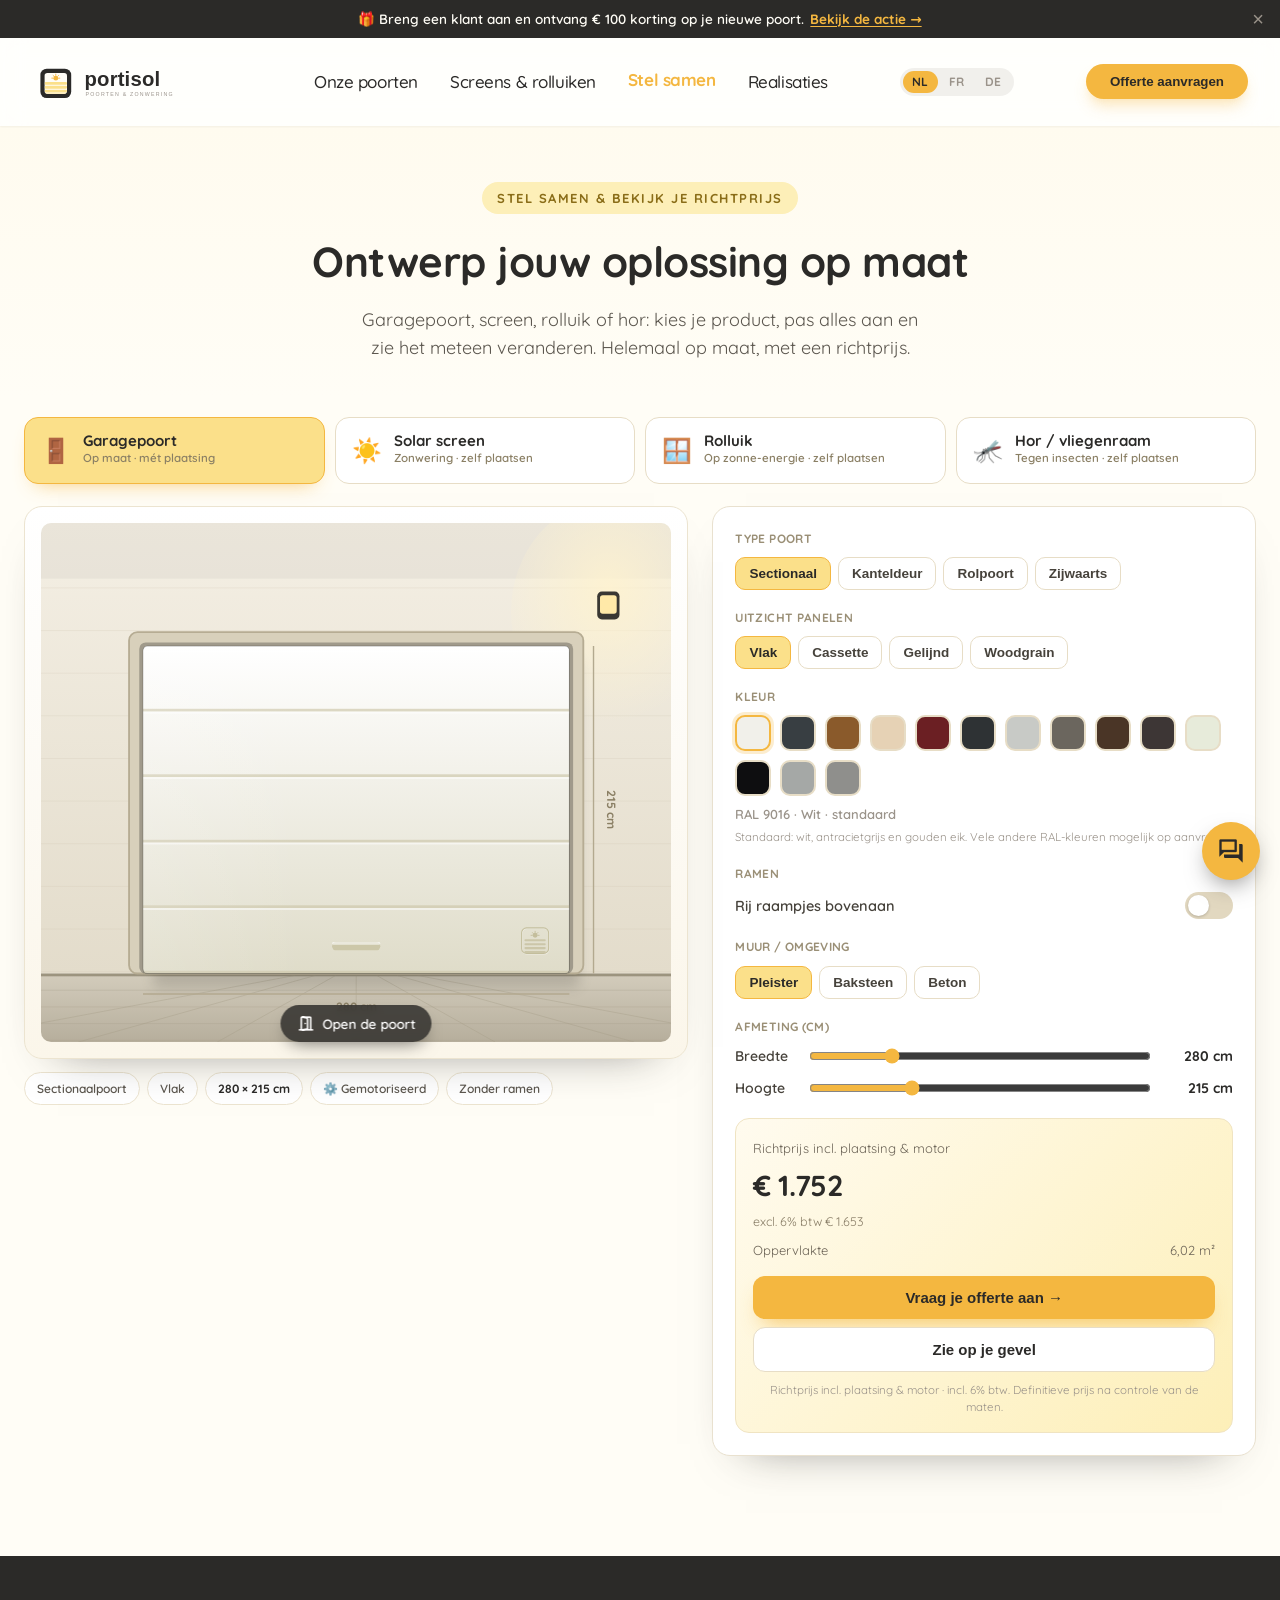
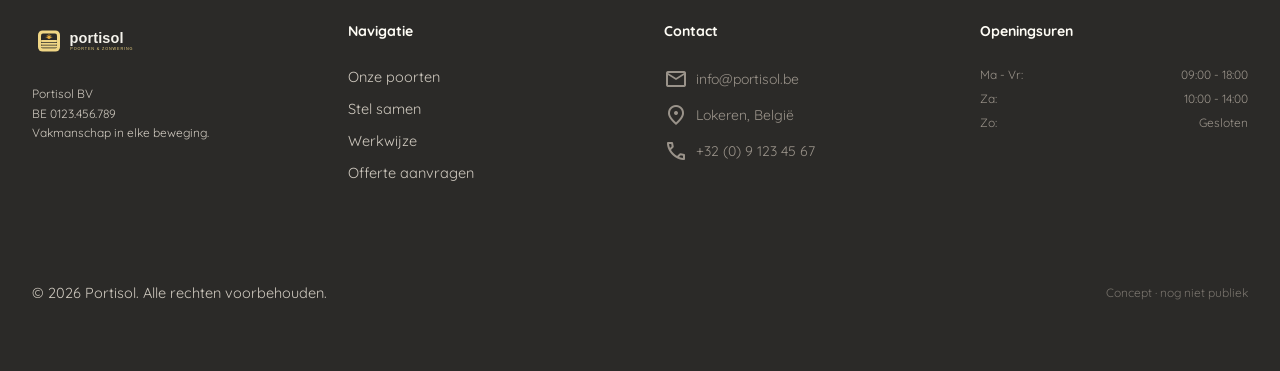
==== commit bb09126a: "Configurator: volledige samenstelling meegeven naar offerte (één trechter) De configurator gaf enkel" ====
--- a/configurator.html
+++ b/configurator.html
@@ -178,6 +178,7 @@
             <div class="cfg-excl" id="excl">excl. btw € —</div>
             <div class="cfg-pl" style="margin-top:7px"><span>Oppervlakte</span><span id="m2">— m²</span></div>
             <button type="button" class="cfg-cta" id="cta">Vraag je offerte aan →</button>
+            <button type="button" class="cfg-cta" id="gevelBtn" style="background:#fff;color:var(--cant);border:1.5px solid #e7ddc6;box-shadow:none;margin-top:8px">Zie op je gevel</button>
             <div class="cfg-note" id="prNote"></div>
           </div>
         </div>
@@ -527,7 +528,16 @@
   $('optRamen').onchange=e=>{ S.ramen=e.target.checked; render(); };
   $('br').oninput=e=>{ S.br=+e.target.value; $('brv').textContent=S.br+' cm'; render(); };
   $('ho').oninput=e=>{ S.ho=+e.target.value; $('hov').textContent=S.ho+' cm'; render(); };
-  $('cta').onclick=()=>{ try{ localStorage.setItem('pt-config', JSON.stringify({ tekst:S._tekst||'', prijs:$('incl').textContent, cat:S.cat, br:S.br, ho:S.ho })); }catch(e){} location.href='offerte.html'+(S.cat==='poort'?'':'#screens'); };
+  $('cta').onclick=()=>{ try{
+      const rk=RALMAP[S.kleur]||RAL[0];
+      const kleurTxt=rk.decor?rk.naam:('RAL '+rk.code+' · '+rk.naam);
+      localStorage.setItem('pt-config', JSON.stringify({
+        tekst:S._tekst||'', prijs:$('incl').textContent,
+        cat:S.cat, type:S.type, look:S.look, hor:S.hor,
+        kleur:S.kleur, kleurTxt:kleurTxt, ramen:!!S.ramen, br:S.br, ho:S.ho
+      }));
+    }catch(e){} location.href='offerte.html'+(S.cat==='poort'?'':'#screens'); };
+  $('gevelBtn').onclick=()=>{ try{ localStorage.setItem('pt-gevel', JSON.stringify({ cat:S.cat, type:S.type, look:S.look, kleur:(RALMAP[S.kleur]||{}).hex||'#2E3133' })); }catch(e){} location.href='gevel-proef.html'; };
   // poort openen/sluiten met vloeiende animatie
   let anim=null;
   $('openBtn').onclick=()=>{ const target=S.open<.5?1:0,start=S.open,t0=performance.now(),d=750;
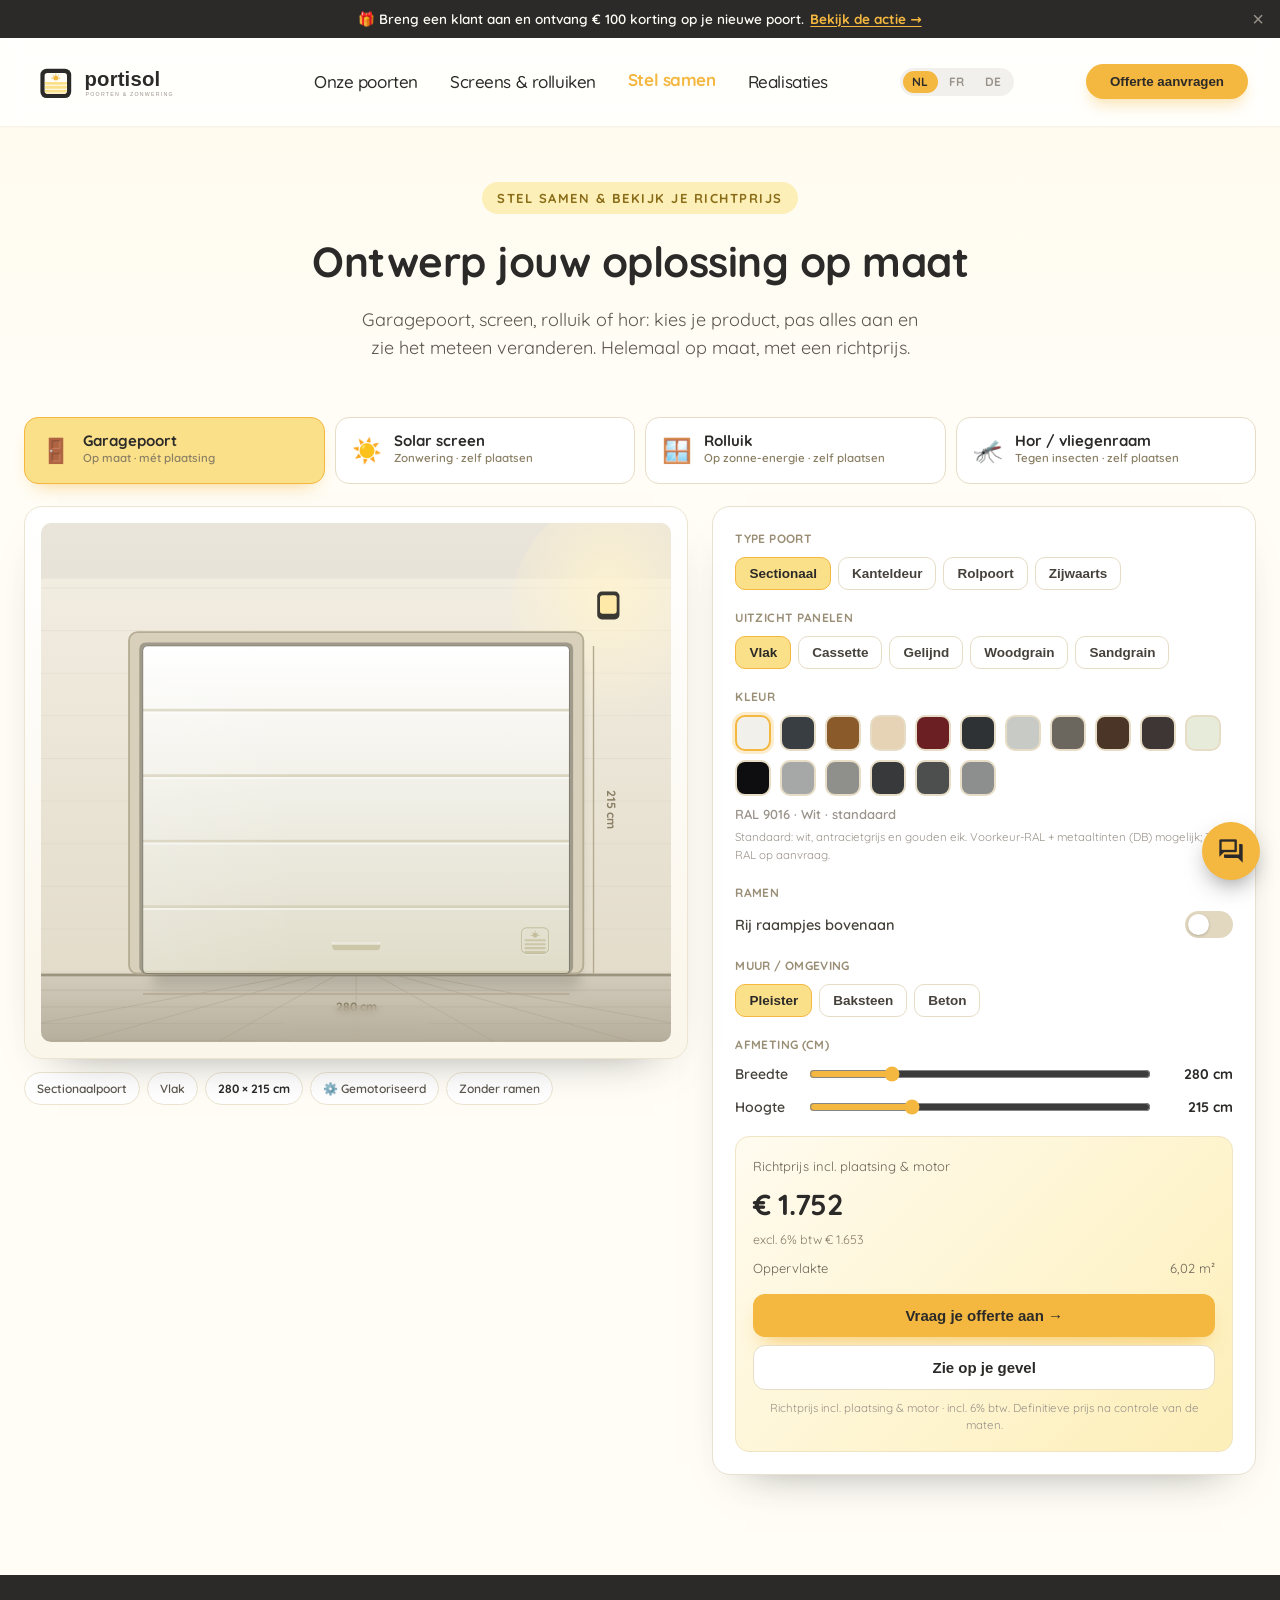
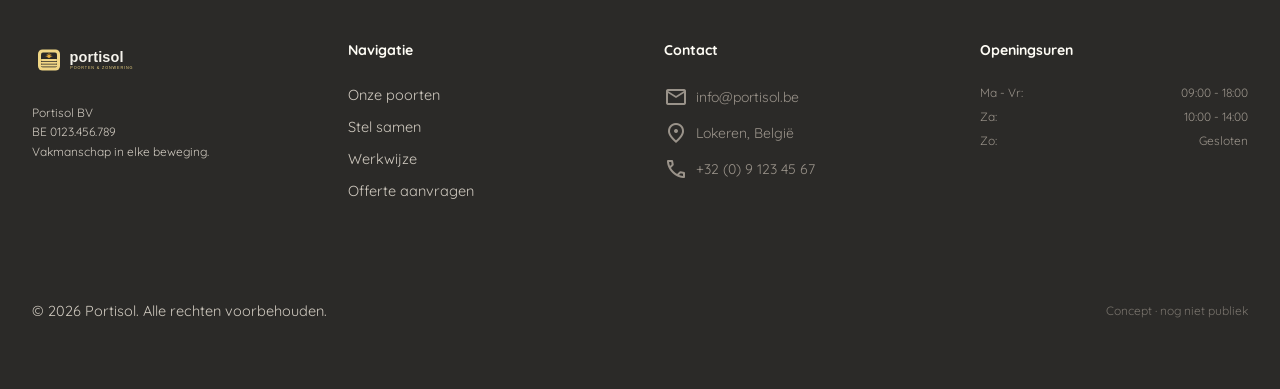
==== commit 3f0192d4: "Configurator: brochure-dekkende kleuren per categorie + Sandgrain + DB-metaal - Kleurpaletten per pr" ====
--- a/configurator.html
+++ b/configurator.html
@@ -128,6 +128,7 @@
               <button type="button" class="cfg-opt" data-v="cassette">Cassette</button>
               <button type="button" class="cfg-opt" data-v="gelijnd">Gelijnd</button>
               <button type="button" class="cfg-opt" data-v="hout">Woodgrain</button>
+              <button type="button" class="cfg-opt" data-v="sandgrain">Sandgrain</button>
             </div>
           </div>
 
@@ -146,7 +147,7 @@
             <div class="cfg-lab" id="kleurLab">Kleur</div>
             <div class="cfg-swatch" id="optKleur" style="flex-wrap:wrap"></div>
             <div id="kleurNaam" style="font-size:13px;font-weight:600;color:#9A938A;margin-top:8px"></div>
-            <div style="font-size:11.5px;color:#9A938A;margin-top:3px">Standaard: wit, antracietgrijs en gouden eik. Vele andere RAL-kleuren mogelijk op aanvraag.</div>
+            <div id="kleurNote" style="font-size:11.5px;color:#9A938A;margin-top:3px"></div>
           </div>
 
           <div class="cfg-field" data-for="poort">
@@ -241,7 +242,7 @@
               note:'Richtprijs · zelf plaatsen · incl. 21% btw.'}
   };
   const NL = { sectionaal:'Sectionaalpoort', kantel:'Kanteldeur', rol:'Rolpoort', zij:'Zijwaartse poort',
-               vlak:'Vlak', cassette:'Cassette', gelijnd:'Gelijnd', hout:'Woodgrain',
+               vlak:'Vlak', cassette:'Cassette', gelijnd:'Gelijnd', hout:'Woodgrain', sandgrain:'Sandgrain',
                vast:'Vaste hor', plisse:'Plissé hor', oprol:'Oprolbare hor', draai:'Hordeur (draai)', schuif:'Hordeur (schuif)' };
   const BASIS = { sectionaal:1500, kantel:1150, rol:1750, zij:1650 };
   const HORM2 = { vast:70, plisse:130, oprol:150, draai:200, schuif:230 };
@@ -249,27 +250,72 @@
   const POORTDIM = { sectionaal:[550,300], kantel:[350,225], rol:[400,400], zij:[600,300] };
 
   const S = { cat:'poort', type:'sectionaal', look:'vlak', hor:'vast', kleur:'9016', ramen:false, br:280, ho:215, open:0, muur:'pleister' };
-  /* Kleuren uit de Soprofen-catalogus: standaardtinten + voorkeur-RAL (std = geen meerprijs) */
-  const RAL = [
-    {code:'9016', naam:'Wit', hex:'#F1F0EA', std:true},
-    {code:'7016', naam:'Antracietgrijs', hex:'#383E42', std:true},
-    {code:'eik', naam:'Gouden eik', hex:'#8A5A2B', std:true, decor:true},
-    {code:'1015', naam:'Licht ivoor', hex:'#E6D2B5'},
-    {code:'3004', naam:'Purperrood', hex:'#6B1F23'},
-    {code:'7021', naam:'Zwartgrijs', hex:'#2E3234'},
-    {code:'7035', naam:'Lichtgrijs', hex:'#C8CAC6'},
-    {code:'7039', naam:'Kwartsgrijs', hex:'#6B665E'},
-    {code:'8014', naam:'Sepiabruin', hex:'#4A3526'},
-    {code:'8019', naam:'Grijsbruin', hex:'#3D3635'},
-    {code:'9002', naam:'Grijswit', hex:'#E7EBDA'},
-    {code:'9005', naam:'Gitzwart', hex:'#0E0E10'},
-    {code:'9006', naam:'Witaluminium', hex:'#A5A8A6'},
-    {code:'9007', naam:'Grijs aluminium', hex:'#8F8F8C'}
-  ];
-  const RALMAP = Object.fromEntries(RAL.map(r=>[r.code,r]));
+  /* Kleurpaletten per categorie, namen uit de Soprofen-catalogi (poort / screendoek / rolluiklamel / horkader).
+     std = standaardtint (geen meerprijs). ral = RAL-nr voor weergave. Hex = realistische
+     schermbenadering t.b.v. visualisatie, geen exacte RAL-meting. */
+  const PALET = {
+    poort: [
+      {code:'9016', naam:'Wit', hex:'#F1F0EA', std:true, ral:'9016'},
+      {code:'7016', naam:'Antracietgrijs', hex:'#383E42', std:true, ral:'7016'},
+      {code:'eik', naam:'Gouden eik', hex:'#8A5A2B', std:true},
+      {code:'1015', naam:'Licht ivoor', hex:'#E6D2B5', ral:'1015'},
+      {code:'3004', naam:'Purperrood', hex:'#6B1F23', ral:'3004'},
+      {code:'7021', naam:'Zwartgrijs', hex:'#2E3234', ral:'7021'},
+      {code:'7035', naam:'Lichtgrijs', hex:'#C8CAC6', ral:'7035'},
+      {code:'7039', naam:'Kwartsgrijs', hex:'#6B665E', ral:'7039'},
+      {code:'8014', naam:'Sepiabruin', hex:'#4A3526', ral:'8014'},
+      {code:'8019', naam:'Grijsbruin', hex:'#3D3635', ral:'8019'},
+      {code:'9002', naam:'Grijswit', hex:'#E7EBDA', ral:'9002'},
+      {code:'9005', naam:'Gitzwart', hex:'#0E0E10', ral:'9005'},
+      {code:'9006', naam:'Witaluminium', hex:'#A5A8A6', ral:'9006'},
+      {code:'9007', naam:'Grijs aluminium', hex:'#8F8F8C', ral:'9007'},
+      {code:'db703', naam:'Metaal DB 703', hex:'#37393B'},
+      {code:'db702', naam:'Metaal DB 702', hex:'#4C4F4E'},
+      {code:'db701', naam:'Metaal DB 701', hex:'#8C8F8E'}
+    ],
+    screen: [
+      {code:'zuiverwit', naam:'Zuiverwit', hex:'#F4F4EF', std:true},
+      {code:'cremewit', naam:'Crèmewit', hex:'#ECE5D2', std:true},
+      {code:'ivoor', naam:'Ivoorkleurig', hex:'#E3D5B6', std:true},
+      {code:'verkeerswit', naam:'Verkeerswit', hex:'#ECECE7', std:true},
+      {code:'lichtgrijs', naam:'Lichtgrijs', hex:'#BFC1BE', std:true},
+      {code:'aluminium', naam:'Aluminiumkleurig', hex:'#9CA0A0', std:true},
+      {code:'grijs', naam:'Grijs', hex:'#8B8D8B', std:true},
+      {code:'kwartsgrijs', naam:'Kwartsgrijs', hex:'#6E6A62', std:true},
+      {code:'grijsbruin', naam:'Grijsbruin', hex:'#4E463C', std:true},
+      {code:'ombergrijs', naam:'Ombergrijs', hex:'#3C3A36', std:true},
+      {code:'antraciet', naam:'Antracietgrijs', hex:'#383E42', std:true},
+      {code:'zwartgrijs', naam:'Zwartgrijs', hex:'#2E3133', std:true},
+      {code:'gitzwart', naam:'Gitzwart', hex:'#16171B', std:true},
+      {code:'grijs-sand', naam:'Grijs sandgrain', hex:'#7E807C', std:true},
+      {code:'zwart-sand', naam:'Zwart sandgrain', hex:'#26282A', std:true}
+    ],
+    rolluik: [
+      {code:'9016', naam:'Wit', hex:'#F1F0EA', std:true, ral:'9016'},
+      {code:'creme', naam:'Crème', hex:'#EDE3CC', std:true},
+      {code:'9006', naam:'Wit aluminium', hex:'#A5A8A6', std:true, ral:'9006'},
+      {code:'9007', naam:'Grijs aluminium', hex:'#8F8F8C', std:true, ral:'9007'},
+      {code:'7016', naam:'Antracietgrijs', hex:'#383E42', std:true, ral:'7016'},
+      {code:'beige', naam:'Beige', hex:'#D9C7A3'},
+      {code:'grijs', naam:'Grijs', hex:'#9A9C99'},
+      {code:'bruin', naam:'Bruin', hex:'#4A3B2C'},
+      {code:'9005', naam:'Zwart', hex:'#15161A', ral:'9005'},
+      {code:'eik', naam:'Gouden eik', hex:'#8A5A2B'}
+    ],
+    hor: [
+      {code:'9016', naam:'Wit', hex:'#F1F0EA', std:true, ral:'9016'},
+      {code:'7016', naam:'Antracietgrijs', hex:'#383E42', std:true, ral:'7016'},
+      {code:'9007', naam:'Grijs aluminium', hex:'#8F8F8C', std:true, ral:'9007'},
+      {code:'9005', naam:'Zwart', hex:'#15161A', ral:'9005'},
+      {code:'eik', naam:'Gouden eik', hex:'#8A5A2B'}
+    ]
+  };
   const $ = id => document.getElementById(id);
-
-  function fill(){ return (RALMAP[S.kleur]||RAL[0]).hex; }
+  function palet(){ return PALET[S.cat]||PALET.poort; }
+  function ralInfo(code){ const p=palet(); return p.find(r=>r.code===code)||p[0]; }
+  function colorLabel(rk){ return rk.ral?('RAL '+rk.ral+' · '+rk.naam):rk.naam; }
+
+  function fill(){ return ralInfo(S.kleur).hex; }
   function shade(hex,p){ const n=parseInt(hex.slice(1),16);let r=n>>16,g=(n>>8)&255,b=n&255;
     const f=p<0?(1+p):1,a=p>0?p:0; r=Math.round(r*f+(255-r)*a);g=Math.round(g*f+(255-g)*a);b=Math.round(b*f+(255-b)*a);
     return '#'+(1<<24|r<<16|g<<8|b).toString(16).slice(1); }
@@ -343,6 +389,7 @@
       t+=`<path d="M${x+px} ${y+py+ih} H${x+px+iw} V${y+py}" fill="none" stroke="${edge}" stroke-width="2" opacity=".65"/>`;
     } else if(S.look==='gelijnd'){ for(let gx=x+12;gx<x+w-8;gx+=16) t+=`<line x1="${gx}" y1="${y+3}" x2="${gx}" y2="${y+h-3}" stroke="${edge}" stroke-width="1.1" opacity=".4"/><line x1="${gx+1.4}" y1="${y+3}" x2="${gx+1.4}" y2="${y+h-3}" stroke="${hi}" stroke-width="1" opacity=".4"/>`;
     } else if(S.look==='hout'){ for(let gy=y+5;gy<y+h-3;gy+=5){ const wob=Math.sin((gy+x)*.05)*2.2; t+=`<path d="M${x+3} ${gy} q ${(w-6)/2} ${wob} ${w-6} 0" fill="none" stroke="${gr}" stroke-width="1" opacity=".3"/>`; } }
+    else if(S.look==='sandgrain'){ t+=`<rect x="${x}" y="${y}" width="${w}" height="${h}" filter="url(#fGrain)" opacity=".24"/>`; }
     return t; }
 
   function drawPoort(){ const c=fill(),t=tone(c);
@@ -356,6 +403,7 @@
       <linearGradient id="gGlass" x1="0" y1="0" x2="1" y2="1"><stop offset="0" stop-color="#e0eef4"/><stop offset=".5" stop-color="#c2d8e2"/><stop offset="1" stop-color="#a8c1cf"/></linearGradient>
       <linearGradient id="gInt" x1="0" y1="0" x2="0" y2="1"><stop offset="0" stop-color="#16140f"/><stop offset="1" stop-color="#2d2a24"/></linearGradient>
       <filter id="fSoft" x="-25%" y="-25%" width="150%" height="150%"><feGaussianBlur stdDeviation="7"/></filter>
+      <filter id="fGrain"><feTurbulence type="fractalNoise" baseFrequency="0.9" numOctaves="2" stitchTiles="stitch" result="n"/><feColorMatrix in="n" type="matrix" values="0 0 0 0 0 0 0 0 0 0 0 0 0 0 0 0 0 0 .85 0"/></filter>
     </defs>`;
     // slagschaduw van de poort (licht linksboven -> schaduw naar rechtsonder)
     s+=`<rect x="${left+11}" y="${top+15}" width="${dw}" height="${dh}" rx="${r}" fill="#2b2a28" opacity=".17" filter="url(#fSoft)"/>`;
@@ -462,8 +510,8 @@
   /* ---------- prijs ---------- */
   const tr = s => (window.PortisolI18n ? window.PortisolI18n.t(s) : s);
   function prijs(){ const m2=(S.br/100)*(S.ho/100); let p;
-    const meerRAL=!(RALMAP[S.kleur]||{}).std;
-    if(S.cat==='poort'){ p=BASIS[S.type]+Math.max(0,m2-5)*150; if(S.look==='cassette')p+=140; if(S.look==='hout')p+=110; if(S.ramen)p+=190; if(meerRAL)p+=250; }
+    const meerRAL=!ralInfo(S.kleur).std;
+    if(S.cat==='poort'){ p=BASIS[S.type]+Math.max(0,m2-5)*150; if(S.look==='cassette')p+=140; if(S.look==='hout')p+=110; if(S.look==='sandgrain')p+=120; if(S.ramen)p+=190; if(meerRAL)p+=250; }
     else if(S.cat==='screen'){ p=Math.max(149,m2*130); if(meerRAL)p*=1.12; }
     else if(S.cat==='rolluik'){ p=Math.max(169,m2*165); if(meerRAL)p*=1.12; }
     else { p=Math.max(89,m2*HORM2[S.hor]); if(meerRAL)p*=1.10; }
@@ -478,8 +526,13 @@
     $('cfgArt').innerHTML = S.cat==='poort'?drawPoort():S.cat==='screen'?drawScreen():S.cat==='rolluik'?drawRolluik():drawHor();
     // velden tonen per categorie
     document.querySelectorAll('.cfg-field[data-for]').forEach(f=>{ f.hidden = f.getAttribute('data-for')!==S.cat; });
-    $('kleurLab').textContent = tr(S.cat==='poort'?'Kleur':'Kleur (kader)');
-    const rk=RALMAP[S.kleur]||RAL[0]; $('kleurNaam').textContent = (rk.decor?rk.naam:'RAL '+rk.code+' · '+rk.naam)+(rk.std?' · standaard':'');
+    $('kleurLab').textContent = tr(S.cat==='hor'?'Kleur (kader)':S.cat==='screen'?'Kleur (doek)':'Kleur');
+    const rk=ralInfo(S.kleur); $('kleurNaam').textContent = colorLabel(rk)+(rk.std?' · standaard':' · meerprijs');
+    const NOTE={poort:'Standaard: wit, antracietgrijs en gouden eik. Voorkeur-RAL + metaaltinten (DB) mogelijk; 300+ RAL op aanvraag.',
+      screen:'15 standaard doekkleuren incl. sandgrain-structuur. Meer dan 400 doeken op aanvraag.',
+      rolluik:'Standaard wit, alu en antraciet. Ruim lamel-kleurengamma; 180+ RAL op aanvraag.',
+      hor:'Kaderkleur naar keuze. Andere RAL-kleuren op aanvraag.'};
+    $('kleurNote').textContent = tr(NOTE[S.cat]||NOTE.poort);
     // badges
     let bd=[];
     if(S.cat==='poort'){ bd=[tr(NL[S.type]),tr(NL[S.look]),`<b>${S.br} × ${S.ho} cm</b>`,tr('⚙️ Gemotoriseerd'),tr(S.ramen?'Met ramen':'Zonder ramen')]; }
@@ -499,7 +552,7 @@
   function samenvatting(){ let txt=tr(CAT[S.cat].label);
     if(S.cat==='poort') txt+=` · ${tr(NL[S.type])} · ${tr(NL[S.look])}`;
     if(S.cat==='hor') txt+=` · ${tr(NL[S.hor])}`;
-    const rk=RALMAP[S.kleur]||RAL[0]; const kl = rk.decor?rk.naam.toLowerCase():'RAL '+rk.code+' '+rk.naam;
+    const rk=ralInfo(S.kleur); const kl = rk.ral?('RAL '+rk.ral+' '+rk.naam):rk.naam.toLowerCase();
     txt+=` · ${kl} · ${S.br}×${S.ho} cm`;
     if(S.cat==='poort'&&S.ramen) txt+=' · '+tr('met ramen');
     S._tekst=txt; }
@@ -513,7 +566,9 @@
     $('br').min=c.br[0]; $('br').max=maxBr; $('ho').min=c.ho[0]; $('ho').max=maxHo;
     $('br').value=S.br; $('ho').value=S.ho; $('brv').textContent=S.br+' cm'; $('hov').textContent=S.ho+' cm'; }
   function setCat(cat){ S.cat=cat; S.open=0;
-    setDims(true);
+    S.kleur=(palet().find(r=>r.std)||palet()[0]).code;
+    if(cat!=='poort' && S.look==='sandgrain') S.look='vlak';
+    setDims(true); renderSwatches();
     document.querySelectorAll('#cats .cfg-cat').forEach(x=>x.classList.toggle('on',x.dataset.v===cat));
     render(); }
 
@@ -521,23 +576,29 @@
   document.querySelectorAll('#cats .cfg-cat').forEach(b=>b.onclick=()=>setCat(b.dataset.v));
   function pick(sel,key){ document.querySelectorAll(sel+' .cfg-opt').forEach(b=>b.onclick=()=>{
     document.querySelectorAll(sel+' .cfg-opt').forEach(x=>x.classList.remove('on')); b.classList.add('on'); S[key]=b.dataset.v; render(); }); }
-  pick('#optLook','look'); pick('#optHor','hor'); pick('#optMuur','muur');
+  pick('#optHor','hor'); pick('#optMuur','muur');
+  // Look: Sandgrain is volgens catalogus enkel in grijs antraciet -> kleur meeschakelen
+  document.querySelectorAll('#optLook .cfg-opt').forEach(b=>b.onclick=()=>{
+    document.querySelectorAll('#optLook .cfg-opt').forEach(x=>x.classList.remove('on')); b.classList.add('on');
+    S.look=b.dataset.v; if(S.look==='sandgrain'){ S.kleur='7016'; renderSwatches(); } render(); });
   document.querySelectorAll('#optType .cfg-opt').forEach(b=>b.onclick=()=>{ document.querySelectorAll('#optType .cfg-opt').forEach(x=>x.classList.remove('on')); b.classList.add('on'); S.type=b.dataset.v; setDims(false); render(); });
-  $('optKleur').innerHTML = RAL.map(r=>`<div class="cfg-sw${r.code===S.kleur?' on':''}" data-v="${r.code}" style="background:${r.hex}" title="${r.decor?r.naam:'RAL '+r.code+' · '+r.naam}"></div>`).join('');
-  document.querySelectorAll('#optKleur .cfg-sw').forEach(b=>b.onclick=()=>{ document.querySelectorAll('#optKleur .cfg-sw').forEach(x=>x.classList.remove('on')); b.classList.add('on'); S.kleur=b.dataset.v; render(); });
+  function renderSwatches(){
+    $('optKleur').innerHTML = palet().map(r=>`<div class="cfg-sw${r.code===S.kleur?' on':''}" data-v="${r.code}" style="background:${r.hex}" title="${colorLabel(r)}"></div>`).join('');
+    document.querySelectorAll('#optKleur .cfg-sw').forEach(b=>b.onclick=()=>{ document.querySelectorAll('#optKleur .cfg-sw').forEach(x=>x.classList.remove('on')); b.classList.add('on'); S.kleur=b.dataset.v; render(); });
+  }
+  renderSwatches();
   $('optRamen').onchange=e=>{ S.ramen=e.target.checked; render(); };
   $('br').oninput=e=>{ S.br=+e.target.value; $('brv').textContent=S.br+' cm'; render(); };
   $('ho').oninput=e=>{ S.ho=+e.target.value; $('hov').textContent=S.ho+' cm'; render(); };
   $('cta').onclick=()=>{ try{
-      const rk=RALMAP[S.kleur]||RAL[0];
-      const kleurTxt=rk.decor?rk.naam:('RAL '+rk.code+' · '+rk.naam);
+      const kleurTxt=colorLabel(ralInfo(S.kleur));
       localStorage.setItem('pt-config', JSON.stringify({
         tekst:S._tekst||'', prijs:$('incl').textContent,
         cat:S.cat, type:S.type, look:S.look, hor:S.hor,
         kleur:S.kleur, kleurTxt:kleurTxt, ramen:!!S.ramen, br:S.br, ho:S.ho
       }));
     }catch(e){} location.href='offerte.html'+(S.cat==='poort'?'':'#screens'); };
-  $('gevelBtn').onclick=()=>{ try{ localStorage.setItem('pt-gevel', JSON.stringify({ cat:S.cat, type:S.type, look:S.look, kleur:(RALMAP[S.kleur]||{}).hex||'#2E3133' })); }catch(e){} location.href='gevel-proef.html'; };
+  $('gevelBtn').onclick=()=>{ try{ localStorage.setItem('pt-gevel', JSON.stringify({ cat:S.cat, type:S.type, look:S.look, kleur:ralInfo(S.kleur).hex })); }catch(e){} location.href='gevel-proef.html'; };
   // poort openen/sluiten met vloeiende animatie
   let anim=null;
   $('openBtn').onclick=()=>{ const target=S.open<.5?1:0,start=S.open,t0=performance.now(),d=750;
